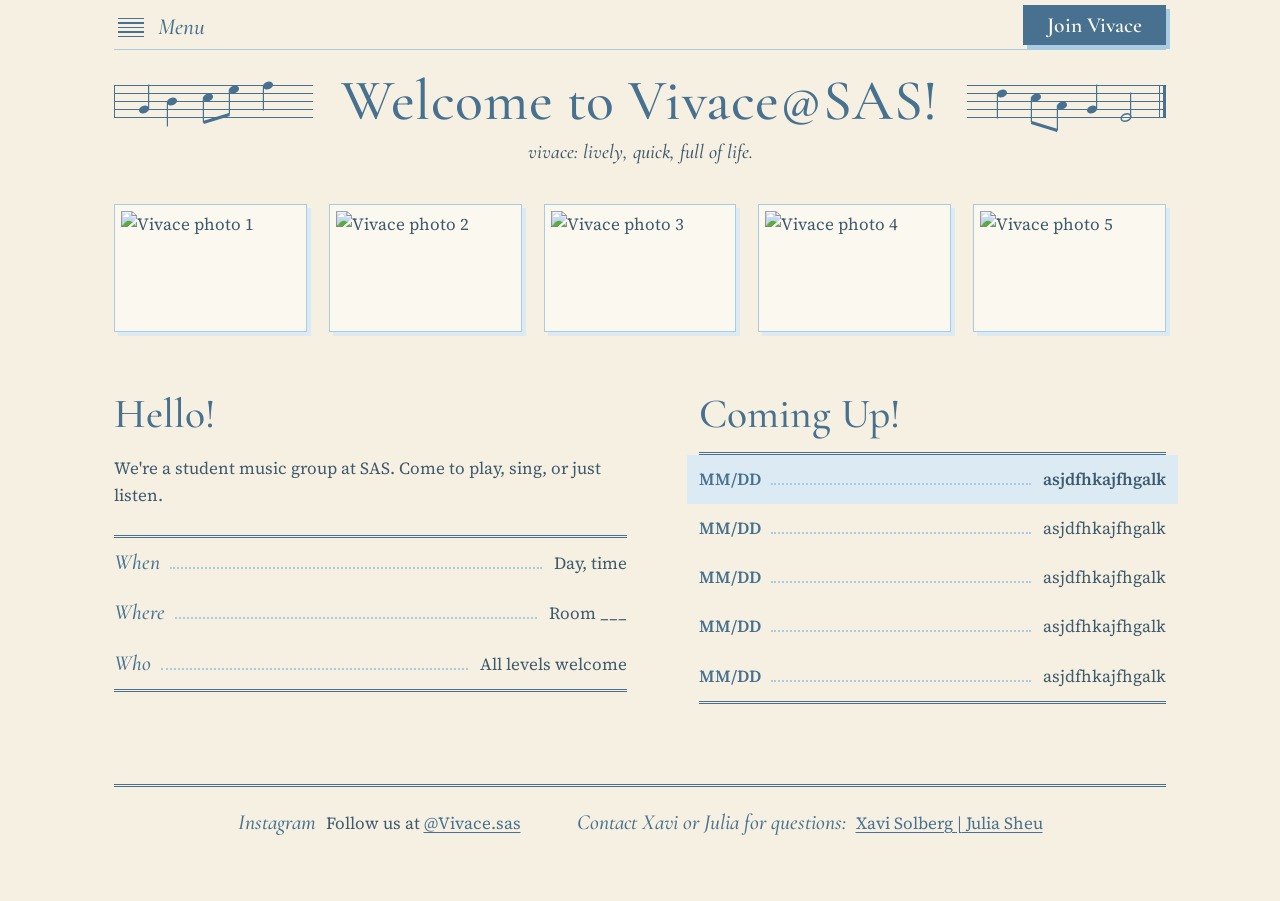
==== index.html @ ef924d56 "first commit" ====
<!DOCTYPE html>
<html lang="en">
<head>
    <meta charset="UTF-8">
    <meta name="viewport" content="width=device-width, initial-scale=1.0">
    <title>Vivace@SAS</title>
    <meta name="description" content="Vivace@SAS is a student music group. Find rehearsals, upcoming events and how to join.">
    <meta property="og:title" content="Vivace@SAS">
    <meta property="og:description" content="Find rehearsals, upcoming events and how to join.">
    <link rel="icon" href="data:image/svg+xml,<svg xmlns=%22http://www.w3.org/2000/svg%22 viewBox=%220 0 100 100%22><text y=%22.9em%22 font-size=%2290%22>♪</text></svg>">
    <link rel="preconnect" href="https://fonts.googleapis.com">
    <link rel="preconnect" href="https://fonts.gstatic.com" crossorigin>
    <link href="https://fonts.googleapis.com/css2?family=Cormorant+Garamond:ital,wght@0,500;0,600;1,500&family=Source+Serif+4:ital,wght@0,400;0,600;1,400&display=swap" rel="stylesheet">
    <link rel="stylesheet" href="styles.css">
    <script src="script.js" defer></script>
</head>
<body class="home">
    <a class="skip" href="#main">Skip to content</a>

    <div class="page">

        <nav class="site-nav" aria-label="Main">
            <div class="menu-wrap">
                <button class="menu-btn" aria-expanded="false" aria-controls="menu">
                    <span class="bars" aria-hidden="true">
                        <span></span><span></span><span></span><span></span><span></span>
                    </span>
                    Menu
                </button>
                <ul class="menu" id="menu" hidden>
                    <li><a href="index.html" aria-current="page">Home</a></li>
                    <li><a href="about.html">About Us</a></li>
                    <li><a href="signups.html">Sign Ups</a></li>
                    <li><a href="forms.html">Forms</a></li>
                    <li><a href="index.html">Resources</a></li>
                </ul>
            </div>
            <a class="cta" href="signups.html">Join Vivace</a>
        </nav>

        <header class="masthead">
            <div class="title-staff">
                <!-- Decorative: the first half of a melody, on a staff that runs into the title -->
                <div class="staff left" aria-hidden="true">
                    <svg viewBox="0 0 160 33" focusable="false" fill="currentColor" stroke="currentColor" stroke-width="1.2">
                        <g class="n" style="--i:0">
                            <ellipse cx="14" cy="24.5" rx="5.2" ry="3.8" stroke="none" transform="rotate(-20 14 24.5)"/>
                            <line x1="18.6" y1="24" x2="18.6" y2="-0.5"/>
                        </g>
                        <g class="n" style="--i:1">
                            <ellipse cx="42" cy="16.5" rx="5.2" ry="3.8" stroke="none" transform="rotate(-20 42 16.5)"/>
                            <line x1="37.4" y1="16.5" x2="37.4" y2="41.5"/>
                        </g>
                        <g class="n" style="--i:2">
                            <ellipse cx="78" cy="12.5" rx="5.2" ry="3.8" stroke="none" transform="rotate(-20 78 12.5)"/>
                            <line x1="73.4" y1="12.5" x2="73.4" y2="37.5"/>
                        </g>
                        <g class="n" style="--i:3">
                            <ellipse cx="104" cy="4.5" rx="5.2" ry="3.8" stroke="none" transform="rotate(-20 104 4.5)"/>
                            <line x1="99.4" y1="4.5" x2="99.4" y2="29.5"/>
                            <line x1="73.4" y1="37.5" x2="99.4" y2="29.5" stroke-width="3.2"/>
                        </g>
                        <g class="n" style="--i:4">
                            <ellipse cx="138" cy="0.5" rx="5.2" ry="3.8" stroke="none" transform="rotate(-20 138 0.5)"/>
                            <line x1="133.4" y1="0.5" x2="133.4" y2="25.5"/>
                        </g>
                    </svg>
                </div>

                <h1>Welcome to Vivace@SAS!</h1>

                <!-- ...and the second half, resolving on a half note -->
                <div class="staff right" aria-hidden="true">
                    <svg viewBox="0 0 160 33" focusable="false" fill="currentColor" stroke="currentColor" stroke-width="1.2">
                        <g class="n" style="--i:5">
                            <ellipse cx="16" cy="8.5" rx="5.2" ry="3.8" stroke="none" transform="rotate(-20 16 8.5)"/>
                            <line x1="11.4" y1="8.5" x2="11.4" y2="33.5"/>
                        </g>
                        <g class="n" style="--i:6">
                            <ellipse cx="50" cy="12.5" rx="5.2" ry="3.8" stroke="none" transform="rotate(-20 50 12.5)"/>
                            <line x1="45.4" y1="12.5" x2="45.4" y2="37.5"/>
                        </g>
                        <g class="n" style="--i:7">
                            <ellipse cx="76" cy="20.5" rx="5.2" ry="3.8" stroke="none" transform="rotate(-20 76 20.5)"/>
                            <line x1="71.4" y1="20.5" x2="71.4" y2="45.5"/>
                            <line x1="45.4" y1="37.5" x2="71.4" y2="45.5" stroke-width="3.2"/>
                        </g>
                        <g class="n" style="--i:8">
                            <ellipse cx="106" cy="24.5" rx="5.2" ry="3.8" stroke="none" transform="rotate(-20 106 24.5)"/>
                            <line x1="110.6" y1="24" x2="110.6" y2="-0.5"/>
                        </g>
                        <g class="n" style="--i:9">
                            <ellipse cx="140" cy="32.5" rx="5" ry="3.5" fill="none" stroke-width="1.5" transform="rotate(-20 140 32.5)"/>
                            <line x1="144.6" y1="32" x2="144.6" y2="7.5"/>
                        </g>
                    </svg>
                </div>
            </div>
            <p class="tempo">vivace: lively, quick, full of life.</p>
        </header>

        <main id="main">
            <ul class="pics">
                <li><img src="https://placehold.co/350x200" alt="Vivace photo 1"></li>
                <li><img src="https://placehold.co/350x200" alt="Vivace photo 2"></li>
                <li><img src="https://placehold.co/350x200" alt="Vivace photo 3"></li>
                <li><img src="https://placehold.co/350x200" alt="Vivace photo 4"></li>
                <li><img src="https://placehold.co/350x200" alt="Vivace photo 5"></li>
            </ul>

            <div class="bottom">
                <section class="comingup">
                    <h2 class="section-title">Hello!</h2>
                    <!-- Placeholder copy: edit to match what the club really does -->
                    <p>We're a student music group at SAS. Come to play, sing, or just listen.</p>
                    <!-- Placeholder details: fill in your real day, time and room -->
                    <dl class="details">
                        <div><dt>When</dt><dd>Day, time</dd></div>
                        <div><dt>Where</dt><dd>Room ___</dd></div>
                        <div><dt>Who</dt><dd>All levels welcome</dd></div>
                    </dl>
                </section>

                <section class="comingup">
                    <h2 class="section-title">Coming Up!</h2>
                    <!-- When you add real dates, wrap each in <time datetime="2026-11-05">11/05</time> -->
                    <ul>
                        <li class="next"><span class="date"><span class="sr-only">Next event: </span>MM/DD</span><span class="what">asjdfhkajfhgalk</span></li>
                        <li><span class="date">MM/DD</span><span class="what">asjdfhkajfhgalk</span></li>
                        <li><span class="date">MM/DD</span><span class="what">asjdfhkajfhgalk</span></li>
                        <li><span class="date">MM/DD</span><span class="what">asjdfhkajfhgalk</span></li>
                        <li><span class="date">MM/DD</span><span class="what">asjdfhkajfhgalk</span></li>
                    </ul>
                </section>
            </div>
        </main>

        <footer class="site-footer">
            <div class="footer-cols">
                <div>
                    <h3>Instagram</h3>
                    <p>Follow us at <a href="https://www.instagram.com/vivace.sas">@Vivace.sas</a></p>
                </div>
                <div>
                    <h3>Contact Xavi or Julia for questions:</h3>
                    <p><a href="mailto:solberg49314@sas.edu.sg">Xavi Solberg   |</a><a href="mailto:sheu49085@sas.edu.sg">  Julia Sheu</a></p>
                </div>
            </div>
        </footer>

    </div>
</body>
</html>
---- styles.css ----
/* Vivace@SAS
   Idea: the page reads like a concert program on cream paper.
   The title sits on a five-line staff and a short melody plays in around it.
   That is the one bold move; everything else stays quiet and compact. */

:root {
    --paper: #F6F0E2;
    --paper-light: #FBF8F0;
    --blue: #A9CCE3;
    --blue-pale: #DCEAF4;
    --blue-ink: #47718F;   /* headings, staff lines, links */
    --text: #3F596C;

    --display: "Cormorant Garamond", Garamond, Palatino, "Palatino Linotype", serif;
    --body: "Source Serif 4", Palatino, "Palatino Linotype", Georgia, serif;
}

* { box-sizing: border-box; }

html { -webkit-text-size-adjust: 100%; }

body {
    margin: 0;
    background: var(--paper);
    color: var(--text);
    font-family: var(--body);
    font-size: 1.0625rem;
    line-height: 1.6;
}

:focus-visible {
    outline: 2px solid var(--blue-ink);
    outline-offset: 3px;
}

.page {
    max-width: 1100px;
    margin: 0 auto;
    padding: 0 24px 40px;
}

.skip {
    position: absolute;
    left: -9999px;
}
.skip:focus {
    left: 16px;
    top: 16px;
    z-index: 20;
    padding: 8px 14px;
    background: var(--paper-light);
    color: var(--blue-ink);
}

.sr-only {
    position: absolute;
    width: 1px;
    height: 1px;
    overflow: hidden;
    clip: rect(0 0 0 0);
    white-space: nowrap;
}

a {
    color: var(--blue-ink);
    text-underline-offset: 3px;
    text-decoration-thickness: 1px;
}
a:hover { background: var(--blue-pale); }

/* ---------- Top bar: menu on the left, join button on the right ---------- */

.site-nav {
    position: sticky;
    top: 0;
    display: flex;
    z-index: 40;
    align-items: center;
    justify-content: space-between;
   
    background: var(--paper);
    
    
    padding: 14px 0 0;
}

.menu-wrap {
    position: relative;
    display: inline-block;
}

.menu-btn {
    display: inline-flex;
    align-items: center;
    gap: 14px;
    padding: 8px 4px;
    background: none;
    border: 0;
    color: var(--blue-ink);
    font: italic 500 1.45rem var(--display);
    cursor: pointer;
}

/* The menu icon is a five-line staff */
.bars {
    display: grid;
    gap: 3px;
}
.bars span {
    display: block;
    width: 26px;
    height: 1.5px;
    background: currentColor;
}

.menu {
    position: absolute;
    top: 100%;
    left: 0;
    z-index: 10;
    min-width: 220px;
    margin: 6px 0 0;
    padding: 6px 0;
    list-style: none;
    background: var(--paper-light);
    border: 1px solid var(--blue-ink);
    box-shadow: 5px 5px 0 var(--blue);
}
.menu a {
    display: block;
    padding: 8px 22px;
    color: var(--blue-ink);
    font: 500 1.35rem var(--display);
    text-decoration: none;
}
.menu a:hover { background: var(--blue-pale); }
.menu a[aria-current="page"] {
    font-style: italic;
    font-weight: 600;
}

.cta {
    display: inline-block;
    padding: 7px 24px;
    background: var(--blue-ink);
    color: var(--paper-light);
    font: 600 1.35rem var(--display);
    text-decoration: none;
    box-shadow: 4px 4px 0 var(--blue);
    transition: transform 0.15s ease, box-shadow 0.15s ease;
}
.cta:hover {
    background: var(--blue-ink);
    color: #fff;
    transform: translate(2px, 2px);
    box-shadow: 2px 2px 0 var(--blue);
}

/* ---------- Masthead: title on a staff ---------- */

.masthead {
    margin: 14px 0 22px;
    background: var(--paper);
    text-align: center;
}

/* Only the About page keeps its heading pinned */
.about .masthead {
    position: sticky;
    z-index: 30;
    top: var(--nav-h);
}

.title-staff {
    
    display: grid;
    grid-template-columns: 1fr auto 1fr;
    align-items: center;
}

h1 {
    margin: 0;
    padding: 0 28px;
    color: var(--blue-ink);
    font: 500 clamp(2.2rem, 4.6vw, 3.6rem) / 1.1 var(--display);
    letter-spacing: 0.01em;
    text-wrap: balance;
}

.tempo {
    margin: 6px 0 0;
    font: italic 500 1.25rem var(--display);
}

/* Five-line staff segment with a barline at its outer end */
.staff {
    position: relative;
    height: 33px;
    background-image: repeating-linear-gradient(
        to bottom,
        var(--blue-ink) 0 1px,
        transparent 1px 8px
    );
    color: var(--blue-ink);
}
.staff::before,
.staff::after {
    content: "";
    position: absolute;
    top: 0;
    height: 100%;
}
.staff::before {
    left: 0;
    width: 1px;
    background: var(--blue-ink);
}
.staff::after {
    right: 0;
    width: 7px;
    background: linear-gradient(to right,
        var(--blue-ink) 0 1px,
        transparent 1px 4px,
        var(--blue-ink) 4px 7px);
}
.staff.left::after,
.staff.right::before { display: none; }

.staff svg {
    position: absolute;
    top: 0;
    width: 160px;
    height: 33px;
    overflow: visible;
}
.staff.left svg  { left: 16px; }
.staff.right svg { right: 20px; }

/* The melody plays in once, note by note */
.staff .n {
    opacity: 0;
    animation: note-in 0.4s ease forwards;
    animation-delay: calc(var(--i) * 0.14s + 0.3s);
}
@keyframes note-in {
    from { opacity: 0; transform: translateY(4px); }
    to   { opacity: 1; transform: none; }
}
@media (prefers-reduced-motion: reduce) {
    .staff .n { opacity: 1; animation: none; }
}

/* ---------- Photo strip ---------- */

.pics {
    display: grid;
    grid-template-columns: repeat(5, 1fr);
    gap: 16px;
    margin: 0;
    padding: 0;
    list-style: none;
}
.pics img {
    display: block;
    width: 100%;
    aspect-ratio: 16 / 9;
    object-fit: cover;
    padding: 5px;
    background: var(--paper-light);
    border: 1px solid var(--blue);
    box-shadow: 3px 3px 0 var(--blue-pale);
}

/* ---------- Info: hello + details, and coming up ---------- */

.bottom {
    display: grid;
    grid-template-columns: minmax(0, 1.1fr) minmax(0, 1fr);
    gap: 56px;
    align-items: start;
    margin-top: 32px;
}

.section-title {
    margin: 0 0 8px;
    color: var(--blue-ink);
    font: 500 clamp(1.8rem, 3vw, 2.25rem) / 1.1 var(--display);
}

.note p {
    max-width: 52ch;
    margin: 0;
    font-size: 1.1rem;
    line-height: 1.55;
}

/* Program-style listings: label ........ value */
.details,
.comingup ul {
    margin: 0;
    padding: 0;
    list-style: none;
    border-top: 3px double var(--blue-ink);
    border-bottom: 3px double var(--blue-ink);
}
.details { margin-top: 14px; }

.details div,
.comingup li {
    display: flex;
    align-items: baseline;
    gap: 12px;
    padding: 6px 0;
}

.details dt,
.date {
    display: flex;
    flex: 1;
    align-items: baseline;
    color: var(--blue-ink);
    white-space: nowrap;
}
.details dt {
    font: italic 500 1.35rem var(--display);
}
.date {
    font-weight: 600;
    font-variant-numeric: tabular-nums;
}
.details dt::after,
.date::after {
    content: "";
    flex: 1;
    margin: 0 0 0.3em 10px;
    border-bottom: 2px dotted var(--blue);
}
.details dd { margin: 0; text-align: right; }
.what { max-width: 62%; text-align: right; }

/* The next event stands out by tint and weight */
.comingup li.next {
    margin: 0 -10px;
    padding: 6px 10px;
    background: var(--blue-pale);
    font-weight: 600;
}

/* ---------- About page ---------- */

.prose {
    max-width: 62ch;
    margin: 32px auto 0;
}
.prose section + section { margin-top: 32px; }
.prose p { margin: 0; }

/* ---------- Who we are: scrolling display ---------- */

/* Default layout (no JavaScript, reduced motion, or a very short screen):
   the frames are simply stacked down the page. */
.frames { margin-top: 40px; }
.frame {
    max-width: 900px;
    margin-inline: auto;
}
.frame + .frame { margin-top: 72px; }

.frame-intro { text-align: center; }
.frame-intro .lead {
    max-width: 38ch;
    margin: 0 auto;
    font-size: 1.4rem;
    line-height: 1.5;
}
.scroll-hint {
    margin: 28px 0 0;
    font: italic 500 1.25rem var(--display);
}

.officer {
    display: grid;
    grid-template-columns: 320px minmax(0, 1fr);
    gap: 56px;
    align-items: center;
    width: 100%;
}
.officer.flip { grid-template-columns: minmax(0, 1fr) 320px; }
.officer.flip .photo { order: 2; }

.photo { margin: 0; }
.photo img {
    display: block;
    width: 100%;
    aspect-ratio: 4 / 5;
    object-fit: cover;
    padding: 8px;
    background: var(--paper-light);
    border: 1px solid var(--blue);
    box-shadow: 4px 4px 0 var(--blue-pale);
}
.officer h2 {
    margin: 0;
    color: var(--blue-ink);
    font: 500 clamp(1.9rem, 3.4vw, 2.5rem) / 1.1 var(--display);
}
.officer .role {
    margin: 2px 0 12px;
    color: var(--blue-ink);
    font: italic 500 1.4rem var(--display);
}
.officer .bio {
    max-width: 46ch;
    margin: 0;
    font-size: 1.1rem;
    line-height: 1.6;
}

/* Scrolling mode: one full-screen stage stays pinned while the page scrolls
   past it, and the frames swap in place. script.js adds the .scrolly class. */
.scene.scrolly {
    height: calc(100vh + var(--n) * 240vh);
    height: calc(100svh + var(--n) * 240svh);
}
.scrolly .stage {
    position: sticky;
    top: 0;
    display: flex;
    flex-direction: column;
    height: 100vh;
    height: 100svh;
}
.scrolly .masthead { margin-bottom: 0; }
.scrolly .frames {
    position: relative;
    flex: 1;
    margin-top: 0;
}
.scrolly .frame {
    position: absolute;
    inset: 0;
    display: flex;
    align-items: center;
    justify-content: center;
    margin-top: 0;
    opacity: 0;
    transform: translateY(24px);
    transition: opacity 0.6s ease, transform 0.6s ease;
    pointer-events: none;
}
.scrolly .frame.active {
    opacity: 1;
    transform: none;
    pointer-events: auto;
}

.signup-list {
    margin: 14px 0 0;
    padding: 0;
    list-style: none;
    border-top: 3px double var(--blue-ink);
    border-bottom: 3px double var(--blue-ink);
}
.signup-list li + li { border-top: 1px dotted var(--blue-ink); }
.signup-list a {
    display: block;
    padding: 10px 8px;
    font-weight: 600;
}
.signup-list .steps a,
.signup-list.steps a { padding-bottom: 2px; }
.signup-list .hint {
    display: block;
    padding: 0 8px 10px;
}

/* Frame markers: one dot per frame, also usable as buttons */
.stage-nav {
    position: absolute;
    top: 50%;
    right: 0;
    display: flex;
    flex-direction: column;
    gap: 2px;
    transform: translateY(-50%);
}
.stage-nav[hidden] { display: none; }
.stage-nav button {
    display: grid;
    place-items: center;
    width: 28px;
    height: 28px;
    padding: 0;
    background: none;
    border: 0;
    cursor: pointer;
}
.stage-nav button::after {
    content: "";
    width: 12px;
    height: 12px;
    border: 1.5px solid var(--blue-ink);
    border-radius: 50%;
    transition: background 0.2s ease;
}
.stage-nav button:hover::after { background: var(--blue); }
.stage-nav button[aria-current="true"]::after { background: var(--blue-ink); }

@media (prefers-reduced-motion: reduce) {
    .scrolly .frame { transition: none; }
}

/* ---------- Forms page ---------- */

.cards {
    display: grid;
    grid-template-columns: repeat(2, minmax(0, 1fr));
    gap: 40px;
    align-items: stretch;
    margin-top: 36px;
}

/* Each form is a card, like a page in a concert program */
.card {
    display: flex;
    flex-direction: column;
    background: var(--paper-light);
    border: 1px solid var(--blue-ink);
    box-shadow: 6px 6px 0 var(--blue);
}
.card-staff {
    height: 25px;
    margin: 20px 28px 0;
    background-image: repeating-linear-gradient(
        to bottom,
        var(--blue-ink) 0 1px,
        transparent 1px 6px
    );
}
.card-body {
    display: flex;
    flex: 1;
    flex-direction: column;
    padding: 18px 28px 28px;
}
.card-body p { margin: 0 0 12px; }
.card-no {
    margin-bottom: 0 !important;
    font: italic 500 1.25rem var(--display);
}
.card .section-title { margin-bottom: 14px; }

/* Tinted status line, same idea as the "next event" row on the home page */
.card .status {
    margin: 0 -28px 18px !important;
    padding: 8px 28px;
    background: var(--blue-pale);
    color: var(--blue-ink);
    font-weight: 600;
}
.card .hint { font-style: italic; }

/* Officer email buttons */
.contacts {
    display: flex;
    flex-wrap: wrap;
    align-items: center;
    gap: 10px;
    margin: 0 0 14px;
    padding: 0;
    list-style: none;
}
.contacts .or {
    font: italic 500 1.25rem var(--display);
}
.contacts a {
    display: block;
    padding: 9px 16px;
    
    line-height: 1.35;
    text-decoration: none;
}
.contacts a:hover { background: var(--blue-pale); }
.contacts .who { display: block; font-weight: 600; }
.contacts .role {
    display: block;
    font: italic 500 1.15rem var(--display);
}
.contacts .addr {
    display: block;
    font-size: 0.95rem;
    text-decoration: underline;
    text-underline-offset: 3px;
}

/* The main button sits at the bottom of every card so the two line up */
.card-action { margin-top: auto; 
    padding: 20px;
    padding-bottom: 30px;
}
.card-action p {
    padding-bottom: 20px;
}
.card-action .cta {
    display: block;
    padding: 12px 24px;
    font-size: 1.5rem;
    text-align: center;
}
.card .meta {
    margin: 12px 0 0 !important;
    font-size: 0.95rem;
    font-style: italic;
    text-align: center;
}

/* Questions */
.faq { margin-top: 64px; }
.faq-list {
    max-width: 760px;
    border-top: 3px double var(--blue-ink);
    border-bottom: 3px double var(--blue-ink);
}
.faq-list details + details { border-top: 1px dotted var(--blue-ink); }
.faq-list summary {
    display: flex;
    align-items: baseline;
    justify-content: space-between;
    gap: 16px;
    padding: 12px 8px;
    color: var(--blue-ink);
    font: 500 1.4rem var(--display);
    cursor: pointer;
    list-style: none;
}
.faq-list summary::-webkit-details-marker { display: none; }
.faq-list summary::after {
    content: "+";
    font-size: 1.6rem;
    line-height: 1;
}
.faq-list details[open] summary::after { content: "\2212"; }
.faq-list summary:hover { background: var(--blue-pale); }
.faq-list details p {
    max-width: 62ch;
    margin: 0;
    padding: 0 8px 14px;
}

/* ---------- Footer ---------- */

.site-footer {
    margin-top: 36px;
    padding-top: 14px;
    border-top: 3px double var(--blue-ink);
}
.footer-cols {
    display: flex;
    flex-wrap: wrap;
    justify-content: center;
    gap: 4px 56px;
}
.footer-cols div {
    display: flex;
    align-items: baseline;
    gap: 10px;
}
.footer-cols h3 {
    margin: 0;
    color: var(--blue-ink);
    font: italic 500 1.35rem var(--display);
}
.footer-cols p { margin: 0; }

/* ---------- Smaller screens ---------- */

@media (max-width: 900px) {
    /* Title on top, staff with the melody underneath */
    .title-staff { grid-template-columns: 1fr 1fr; }
    h1 {
        grid-row: 1;
        grid-column: 1 / -1;
        padding: 0 0 14px;
    }
    .staff.left  { grid-row: 2; grid-column: 1; }
    .staff.right { grid-row: 2; grid-column: 2; }
    .tempo { margin-top: 24px; }
}

@media (max-width: 820px) {
    .cards { grid-template-columns: 1fr; gap: 32px; }
    .frame + .frame { margin-top: 56px; }
    .officer,
    .officer.flip {
        grid-template-columns: 1fr;
        gap: 20px;
    }
    .officer.flip .photo { order: 0; }
    .photo { max-width: 260px; }
    .scrolly .photo { max-width: 220px; }
    .scrolly .frame { bottom: 40px; } /* leave room for the dots */

    /* Frame markers move to the bottom edge */
    .stage-nav {
        top: auto;
        right: auto;
        bottom: 10px;
        left: 50%;
        flex-direction: row;
        transform: translateX(-50%);
    }

    .bottom {
        grid-template-columns: 1fr;
        gap: 32px;
    }
}

@media (max-width: 640px) {
    .page { padding: 0 18px 32px; }

    .card-staff { margin: 16px 20px 0; }
    .card-body { padding: 16px 20px 24px; }
    .card .status { margin: 0 -20px 18px !important; padding: 8px 20px; }
    .faq { margin-top: 48px; }
    .contacts { flex-direction: column; align-items: stretch; gap: 6px; }
    .contacts .or { text-align: center; }

    .staff.left svg  { left: 6px; }
    .staff.right svg { right: 10px; }

    .cta { padding: 6px 18px; font-size: 1.2rem; }

    .pics { grid-template-columns: repeat(3, 1fr); gap: 10px; }
    .pics li:nth-child(n+4) { display: none; }
    .pics img { aspect-ratio: 4 / 3; }

    .what { max-width: 55%; }
}
:root{
    --nav-h: 72px;
}

.site-nav {
    position: sticky;
    top: 0;
    z-index: 40;              
    display: flex;
    align-items: center;
    justify-content: space-between;
    padding: 0;
    background: var(--paper);    
    border-bottom: 1px solid var(--blue);
}


/* ---------- Home page: a bit more breathing room ---------- */

.home .page { padding-bottom: 64px; }

.home .masthead { margin: 20px 0 40px; }

.home .pics { gap: 22px; }
.home .pics img {
    aspect-ratio: 3 / 2;
    padding: 6px;
    box-shadow: 4px 4px 0 var(--blue-pale);
}

.home .bottom {
    gap: 72px;
    margin-top: 60px;
}
.home .section-title {
    margin-bottom: 14px;
    font-size: clamp(2rem, 3.4vw, 2.6rem);
}
.home .note p {
    font-size: 1.15rem;
    line-height: 1.65;
}
.home .details { margin-top: 26px; }
.home .details div,
.home .comingup li { padding: 11px 0; }
.home .comingup li.next {
    margin: 0 -12px;
    padding: 11px 12px;
}
.home .site-footer {
    margin-top: 80px;
    padding-top: 22px;
}

@media (max-width: 820px) {
    .home .bottom { gap: 44px; }
}
@media (max-width: 640px) {
    .home .masthead { margin-bottom: 28px; }
    .home .pics { gap: 12px; }
    .home .bottom { margin-top: 44px; }
    .home .site-footer { margin-top: 56px; }
}
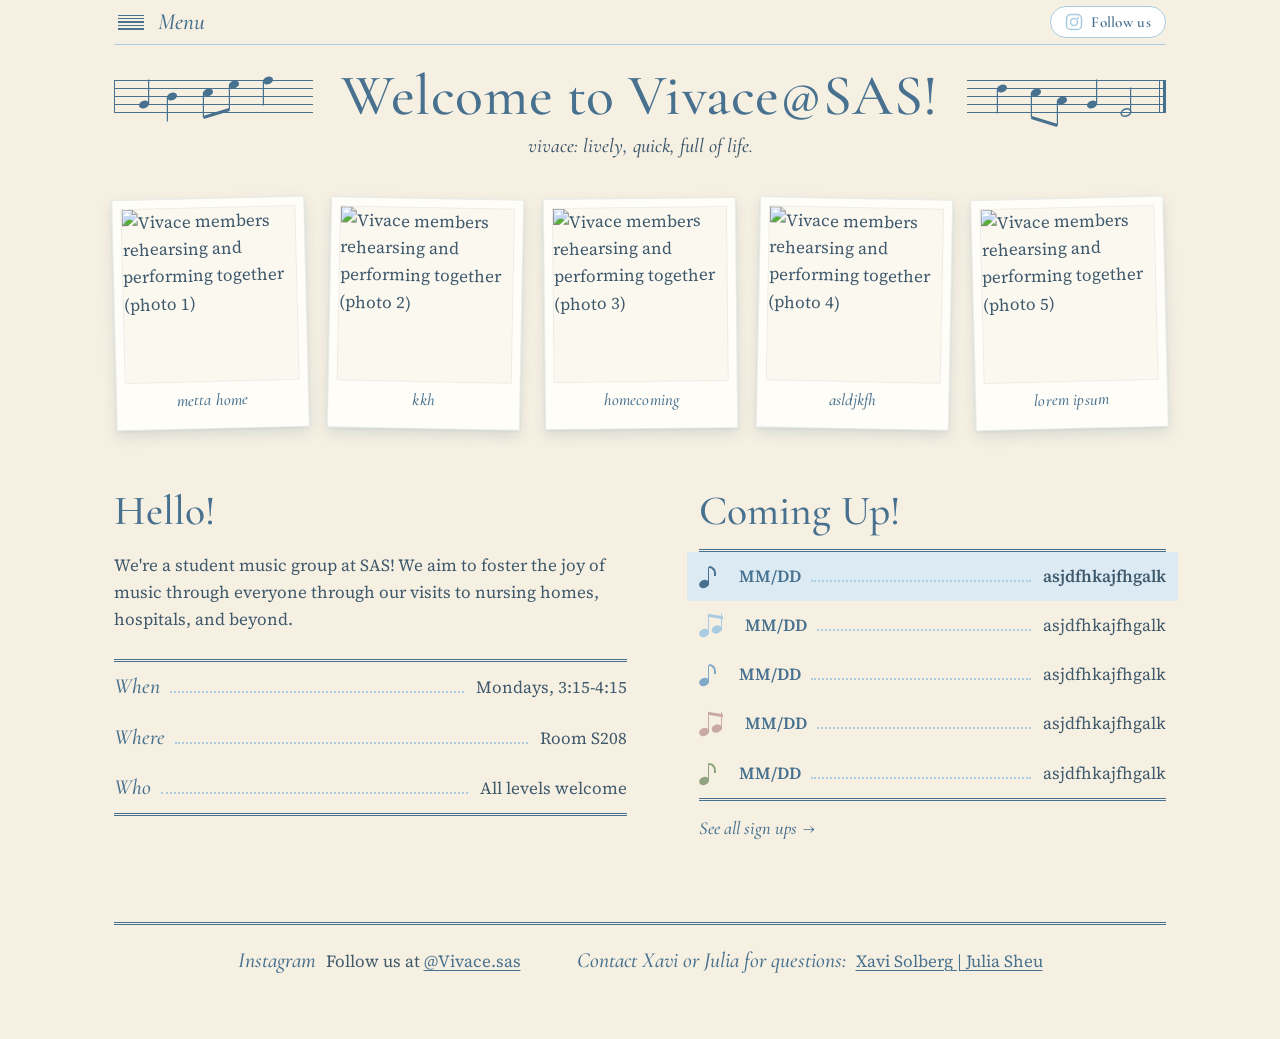
==== commit 7e22ad32: "update" ====
--- a/index.html
+++ b/index.html
@@ -24,6 +24,7 @@
                 <button class="menu-btn" aria-expanded="false" aria-controls="menu">
                     <span class="bars" aria-hidden="true">
                         <span></span><span></span><span></span><span></span><span></span>
+                        <span></span><span></span>
                     </span>
                     Menu
                 </button>
@@ -32,10 +33,17 @@
                     <li><a href="about.html">About Us</a></li>
                     <li><a href="signups.html">Sign Ups</a></li>
                     <li><a href="forms.html">Forms</a></li>
-                    <li><a href="index.html">Resources</a></li>
+                    <li><a href="rec.html">Resources</a></li>
                 </ul>
             </div>
-            <a class="cta" href="signups.html">Join Vivace</a>
+                        <a class="nav-follow" href="https://www.instagram.com/vivace.sas" target="_blank" rel="noopener noreferrer">
+            <svg class="ig-icon" viewBox="0 0 24 24" width="18" height="18" aria-hidden="true" focusable="false">
+            <rect x="2" y="2" width="20" height="20" rx="5.5" fill="none" stroke="currentColor" stroke-width="2"/>
+            <circle cx="12" cy="12" r="4.6" fill="none" stroke="currentColor" stroke-width="2"/>
+            <circle cx="17.4" cy="6.6" r="1.4" fill="currentColor"/>
+            </svg>
+            <span class="follow-label">Follow us</span>
+            </a>
         </nav>
 
         <header class="masthead">
@@ -101,36 +109,41 @@
 
         <main id="main">
             <ul class="pics">
-                <li><img src="https://placehold.co/350x200" alt="Vivace photo 1"></li>
-                <li><img src="https://placehold.co/350x200" alt="Vivace photo 2"></li>
-                <li><img src="https://placehold.co/350x200" alt="Vivace photo 3"></li>
-                <li><img src="https://placehold.co/350x200" alt="Vivace photo 4"></li>
-                <li><img src="https://placehold.co/350x200" alt="Vivace photo 5"></li>
+                <!-- data-caption shows a polaroid-style caption under each photo -->
+                <li data-caption="metta home"><img src="https://placehold.co/400x400" alt="Vivace members rehearsing and performing together (photo 1)"></li>
+                <li data-caption="kkh"><img src="https://placehold.co/400x400" alt="Vivace members rehearsing and performing together (photo 2)"></li>
+                <li data-caption="homecoming"><img src="https://placehold.co/400x400" alt="Vivace members rehearsing and performing together (photo 3)"></li>
+                <li data-caption="asldjkfh"><img src="https://placehold.co/400x400" alt="Vivace members rehearsing and performing together (photo 4)"></li>
+                <li data-caption="lorem ipsum"><img src="https://placehold.co/400x400" alt="Vivace members rehearsing and performing together (photo 5)"></li>
             </ul>
 
             <div class="bottom">
-                <section class="comingup">
+                <section class="comingup hello">
+                    <!-- Decorative: a big, faint vinyl record outline behind the intro -->
+                    
                     <h2 class="section-title">Hello!</h2>
                     <!-- Placeholder copy: edit to match what the club really does -->
-                    <p>We're a student music group at SAS. Come to play, sing, or just listen.</p>
+                    <p>We're a student music group at SAS! We aim to foster the joy of music through everyone through our visits to nursing homes, hospitals, and beyond.</p>
                     <!-- Placeholder details: fill in your real day, time and room -->
                     <dl class="details">
-                        <div><dt>When</dt><dd>Day, time</dd></div>
-                        <div><dt>Where</dt><dd>Room ___</dd></div>
+                        <div><dt>When</dt><dd>Mondays, 3:15-4:15</dd></div>
+                        <div><dt>Where</dt><dd>Room S208</dd></div>
                         <div><dt>Who</dt><dd>All levels welcome</dd></div>
                     </dl>
+                    
                 </section>
 
                 <section class="comingup">
                     <h2 class="section-title">Coming Up!</h2>
                     <!-- When you add real dates, wrap each in <time datetime="2026-11-05">11/05</time> -->
                     <ul>
-                        <li class="next"><span class="date"><span class="sr-only">Next event: </span>MM/DD</span><span class="what">asjdfhkajfhgalk</span></li>
-                        <li><span class="date">MM/DD</span><span class="what">asjdfhkajfhgalk</span></li>
-                        <li><span class="date">MM/DD</span><span class="what">asjdfhkajfhgalk</span></li>
-                        <li><span class="date">MM/DD</span><span class="what">asjdfhkajfhgalk</span></li>
-                        <li><span class="date">MM/DD</span><span class="what">asjdfhkajfhgalk</span></li>
+                        <li class="next"><span class="note-bullet eighth" style="--ink: #47718F" aria-hidden="true"><i></i></span><span class="date"><span class="sr-only">Next event: </span>MM/DD</span><span class="what">asjdfhkajfhgalk</span></li>
+                        <li><span class="note-bullet beamed" style="--ink: #A9CCE3" aria-hidden="true"><i></i><b></b></span><span class="date">MM/DD</span><span class="what">asjdfhkajfhgalk</span></li>
+                        <li><span class="note-bullet eighth" style="--ink: #7FA8C9" aria-hidden="true"><i></i></span><span class="date">MM/DD</span><span class="what">asjdfhkajfhgalk</span></li>
+                        <li><span class="note-bullet beamed" style="--ink: #C9A9A6" aria-hidden="true"><i></i><b></b></span><span class="date">MM/DD</span><span class="what">asjdfhkajfhgalk</span></li>
+                        <li><span class="note-bullet eighth" style="--ink: #8FA37E" aria-hidden="true"><i></i></span><span class="date">MM/DD</span><span class="what">asjdfhkajfhgalk</span></li>
                     </ul>
+                    <a class="see-signups" href="signups.html">See all sign ups <span aria-hidden="true">&rarr;</span></a>
                 </section>
             </div>
         </main>
--- a/styles.css
+++ b/styles.css
@@ -21,7 +21,9 @@
 
 body {
     margin: 0;
-    background: var(--paper);
+    background:
+        radial-gradient(rgba(71, 113, 143, 0.035) 0.6px, transparent 0.6px) 0 0 / 22px 22px,
+        var(--paper);
     color: var(--text);
     font-family: var(--body);
     font-size: 1.0625rem;
@@ -66,7 +68,8 @@
     text-underline-offset: 3px;
     text-decoration-thickness: 1px;
 }
-a:hover { background: var(--blue-pale); }
+a:hover { color: var(--text); text-decoration-thickness: 1.5px; }
+.menu a:hover, .faq-list summary:hover { background: var(--blue-pale); }
 
 /* ---------- Top bar: menu on the left, join button on the right ---------- */
 
@@ -77,10 +80,10 @@
     z-index: 40;
     align-items: center;
     justify-content: space-between;
-   
+
     background: var(--paper);
-    
-    
+
+
     padding: 14px 0 0;
 }
 
@@ -101,16 +104,59 @@
     cursor: pointer;
 }
 
-/* The menu icon is a five-line staff */
+/* The menu icon is a five-line staff that morphs into an X when open */
 .bars {
-    display: grid;
-    gap: 3px;
+    position: relative;
+    width: 26px;
+    height: 15px;
 }
 .bars span {
+    position: absolute;
+    left: 0;
     display: block;
     width: 26px;
     height: 1.5px;
     background: currentColor;
+    transition: opacity .25s ease, transform .3s cubic-bezier(.6,.05,.3,1.3);
+}
+.bars span:nth-child(1) { top: 0; }
+.bars span:nth-child(2) { top: 3.4px; }
+.bars span:nth-child(3) { top: 6.8px; }
+.bars span:nth-child(4) { top: 10.2px; }
+.bars span:nth-child(5) { top: 13.5px; }
+
+/* Outer lines fade out; the middle three collapse to center and cross into an X,
+   while two hidden lines fade in (rotated -45deg) to complete the other stroke */
+.menu-btn.is-open .bars span:nth-child(1),
+.menu-btn.is-open .bars span:nth-child(5) {
+    opacity: 0;
+    transform: translateY(6.8px);
+}
+.menu-btn.is-open .bars span:nth-child(2) {
+    transform: translateY(3.4px) rotate(45deg);
+}
+.menu-btn.is-open .bars span:nth-child(3) {
+    transform: rotate(45deg);
+}
+.menu-btn.is-open .bars span:nth-child(4) {
+    transform: translateY(-3.4px) rotate(45deg);
+}
+.bars span:nth-child(6),
+.bars span:nth-child(7) {
+    top: 6.8px;
+    opacity: 0;
+}
+.menu-btn.is-open .bars span:nth-child(6) {
+    opacity: 1;
+    transform: rotate(-45deg);
+}
+.menu-btn.is-open .bars span:nth-child(7) {
+    opacity: 1;
+    transform: translateY(-6.8px) rotate(-45deg);
+}
+
+@media (prefers-reduced-motion: reduce) {
+    .bars span { transition: none; }
 }
 
 .menu {
@@ -156,6 +202,52 @@
     box-shadow: 2px 2px 0 var(--blue);
 }
 
+/* ---------- Nav: small Instagram follow pill (blue & white) ---------- */
+
+.nav-follow {
+    display: inline-flex;
+    align-items: center;
+    gap: 8px;
+    padding: 6px 14px;
+    border: 1.5px solid var(--blue);
+    border-radius: 999px;
+    background: #fff;
+    color: var(--blue-ink);
+    font: 600 0.95rem var(--display);
+    text-decoration: none;
+    letter-spacing: 0.02em;
+    transition: background 0.15s ease, color 0.15s ease,
+                transform 0.15s ease, box-shadow 0.15s ease;
+}
+.nav-follow .ig-icon {
+    flex: none;
+    color: var(--blue);
+    transition: color 0.15s ease, transform 0.2s ease;
+}
+.nav-follow:hover,
+.nav-follow:focus-visible {
+    background: var(--blue-ink);
+    color: #fff;
+    box-shadow: 3px 3px 0 var(--blue-pale);
+    transform: translateY(-1px);
+}
+.nav-follow:hover .ig-icon,
+.nav-follow:focus-visible .ig-icon {
+    color: #fff;
+    transform: rotate(-6deg) scale(1.08);
+}
+.site-nav { padding-right: clamp(12px, 4vw, 40px); }
+@media (max-width: 640px) {
+    .nav-follow .follow-label { display: none; }
+    .nav-follow { padding: 7px 10px; }
+}
+@media (prefers-reduced-motion: reduce) {
+    .nav-follow, .nav-follow .ig-icon { transition: none; }
+    .nav-follow:hover, .nav-follow:focus-visible { transform: none; }
+    .nav-follow:hover .ig-icon,
+    .nav-follow:focus-visible .ig-icon { transform: none; }
+}
+
 /* ---------- Masthead: title on a staff ---------- */
 
 .masthead {
@@ -172,7 +264,7 @@
 }
 
 .title-staff {
-    
+
     display: grid;
     grid-template-columns: 1fr auto 1fr;
     align-items: center;
@@ -246,29 +338,79 @@
     from { opacity: 0; transform: translateY(4px); }
     to   { opacity: 1; transform: none; }
 }
+/* Hovering the title makes the whole melody bounce — the bouncing thingy */
+.masthead:hover .staff .n {
+    animation: note-bounce 0.6s ease backwards;
+    animation-delay: calc(var(--i) * 0.05s);
+}
 @media (prefers-reduced-motion: reduce) {
     .staff .n { opacity: 1; animation: none; }
-}
-
-/* ---------- Photo strip ---------- */
+    .masthead:hover .staff .n { animation: none; }
+}
+
+/* ---------- Photo strip: polaroid frames ---------- */
 
 .pics {
     display: grid;
     grid-template-columns: repeat(5, 1fr);
-    gap: 16px;
+    gap: 22px;
     margin: 0;
     padding: 0;
     list-style: none;
 }
+
+/* Each photo sits inside a white polaroid frame: thin border around the
+   picture, deep margin at the bottom for the handwritten caption. */
+.pics li {
+    position: relative;
+    display: block;
+    padding: 8px 8px 0;
+    background: #fffdf7;
+    border: 1px solid rgba(71, 113, 143, 0.12);
+    box-shadow: 0 6px 14px rgba(71, 113, 143, 0.16),
+                0 1px 3px rgba(71, 113, 143, 0.10);
+    transition: transform 0.25s ease, box-shadow 0.25s ease;
+}
+/* Gentle alternating tilt so the polaroids look casually scattered */
+.pics li:nth-child(odd)  { transform: rotate(-1.4deg); }
+.pics li:nth-child(even) { transform: rotate(1.1deg); }
+.pics li:nth-child(3n)   { transform: rotate(-0.6deg); }
+
+.pics li:hover {
+    transform: translateY(-6px) rotate(0deg);
+    box-shadow: 0 12px 24px rgba(71, 113, 143, 0.22),
+                0 2px 6px rgba(71, 113, 143, 0.12);
+    z-index: 1;
+}
+
 .pics img {
     display: block;
     width: 100%;
-    aspect-ratio: 16 / 9;
+    aspect-ratio: 1 / 1;               /* classic square polaroid print */
     object-fit: cover;
-    padding: 5px;
+    border: 1px solid rgba(71, 113, 143, 0.08);
     background: var(--paper-light);
-    border: 1px solid var(--blue);
-    box-shadow: 3px 3px 0 var(--blue-pale);
+}
+
+/* Caption: handwritten-feel italic serif in the bottom white space.
+   Set data-caption="fall concert" on any .pics <li>. */
+.pics li::after {
+    content: attr(data-caption);
+    display: block;
+    min-height: 34px;
+    padding: 8px 6px 4px;
+    font: italic 500 1.05rem/1.2 var(--display);
+    letter-spacing: 0.01em;
+    color: var(--blue-ink);
+    text-align: center;
+    white-space: nowrap;
+    overflow: hidden;
+    text-overflow: ellipsis;
+}
+
+@media (prefers-reduced-motion: reduce) {
+    .pics li, .pics li:hover { transition: none; }
+    .pics li:hover { transform: none; }
 }
 
 /* ---------- Info: hello + details, and coming up ---------- */
@@ -282,6 +424,8 @@
 }
 
 .section-title {
+    position: relative;
+    z-index: 1;
     margin: 0 0 8px;
     color: var(--blue-ink);
     font: 500 clamp(1.8rem, 3vw, 2.25rem) / 1.1 var(--display);
@@ -394,7 +538,7 @@
     width: 100%;
     aspect-ratio: 4 / 5;
     object-fit: cover;
-    padding: 8px;
+    padding: 3px;
     background: var(--paper-light);
     border: 1px solid var(--blue);
     box-shadow: 4px 4px 0 var(--blue-pale);
@@ -454,25 +598,7 @@
     pointer-events: auto;
 }
 
-.signup-list {
-    margin: 14px 0 0;
-    padding: 0;
-    list-style: none;
-    border-top: 3px double var(--blue-ink);
-    border-bottom: 3px double var(--blue-ink);
-}
-.signup-list li + li { border-top: 1px dotted var(--blue-ink); }
-.signup-list a {
-    display: block;
-    padding: 10px 8px;
-    font-weight: 600;
-}
-.signup-list .steps a,
-.signup-list.steps a { padding-bottom: 2px; }
-.signup-list .hint {
-    display: block;
-    padding: 0 8px 10px;
-}
+/* (old ticket list replaced by the vinyl record grid below) */
 
 /* Frame markers: one dot per frame, also usable as buttons */
 .stage-nav {
@@ -547,6 +673,7 @@
 .card-no {
     margin-bottom: 0 !important;
     font: italic 500 1.25rem var(--display);
+    padding: 10px
 }
 .card .section-title { margin-bottom: 14px; }
 
@@ -557,6 +684,7 @@
     background: var(--blue-pale);
     color: var(--blue-ink);
     font-weight: 600;
+    text-align: center;
 }
 .card .hint { font-style: italic; }
 
@@ -576,7 +704,7 @@
 .contacts a {
     display: block;
     padding: 9px 16px;
-    
+
     line-height: 1.35;
     text-decoration: none;
 }
@@ -594,7 +722,7 @@
 }
 
 /* The main button sits at the bottom of every card so the two line up */
-.card-action { margin-top: auto; 
+.card-action { margin-top: auto;
     padding: 20px;
     padding-bottom: 30px;
 }
@@ -650,7 +778,7 @@
 /* ---------- Footer ---------- */
 
 .site-footer {
-    margin-top: 36px;
+    margin-top: 56px;
     padding-top: 14px;
     border-top: 3px double var(--blue-ink);
 }
@@ -688,7 +816,7 @@
 }
 
 @media (max-width: 820px) {
-    .cards { grid-template-columns: 1fr; gap: 32px; }
+    .cards { grid-template-columns: 1fr; gap: 15px; }
     .frame + .frame { margin-top: 56px; }
     .officer,
     .officer.flip {
@@ -744,12 +872,12 @@
 .site-nav {
     position: sticky;
     top: 0;
-    z-index: 40;              
+    z-index: 40;
     display: flex;
     align-items: center;
     justify-content: space-between;
     padding: 0;
-    background: var(--paper);    
+    background: var(--paper);
     border-bottom: 1px solid var(--blue);
 }
 
@@ -761,11 +889,6 @@
 .home .masthead { margin: 20px 0 40px; }
 
 .home .pics { gap: 22px; }
-.home .pics img {
-    aspect-ratio: 3 / 2;
-    padding: 6px;
-    box-shadow: 4px 4px 0 var(--blue-pale);
-}
 
 .home .bottom {
     gap: 72px;
@@ -791,6 +914,31 @@
     padding-top: 22px;
 }
 
+/* Hello section: a join button echoing the nav CTA */
+.home .join-echo {
+    display: inline-block;
+    margin-top: 26px;
+    font-size: 1.2rem;
+}
+
+/* Coming Up: quiet text link to the full sign-ups page */
+.see-signups {
+    display: inline-flex;
+    align-items: baseline;
+    gap: 6px;
+    margin-top: 16px;
+    color: var(--blue-ink);
+    font: italic 500 1.15rem var(--display);
+    text-decoration: none;
+}
+.see-signups span[aria-hidden] { font-style: normal; transition: transform 0.15s ease; }
+.see-signups:hover { text-decoration: underline; }
+.see-signups:hover span[aria-hidden] { transform: translateX(4px); }
+@media (prefers-reduced-motion: reduce) {
+    .see-signups span[aria-hidden] { transition: none; }
+    .see-signups:hover span[aria-hidden] { transform: none; }
+}
+
 @media (max-width: 820px) {
     .home .bottom { gap: 44px; }
 }
@@ -799,4 +947,522 @@
     .home .pics { gap: 12px; }
     .home .bottom { margin-top: 44px; }
     .home .site-footer { margin-top: 56px; }
-}+}
+/* ---------- Sign-ups page: spinning vinyl records ---------- */
+
+/* "Pick a date": a simple stack of admission tickets */
+.tickets {
+    display: flex;
+    flex-direction: column;
+    gap: 16px;
+    margin-top: 26px;
+    max-width: 560px;
+}
+a.ticket {
+    --perf: rgba(71, 113, 143, 0.4);
+    position: relative;
+    display: flex;
+    align-items: center;
+    gap: 16px;
+    padding: 14px 20px 14px 24px;
+    text-decoration: none;
+    color: var(--text);
+    background: var(--paper-light);
+    border: 1px solid var(--blue);
+    border-left: 3px solid var(--accent, var(--blue));
+    border-radius: 8px;
+    box-shadow: 3px 3px 0 var(--blue-pale);
+    transition: transform 0.25s ease, box-shadow 0.25s ease, border-color 0.25s ease;
+}
+a.ticket::before {
+    /* perforation down the stub line, like a real ticket */
+    content: "";
+    position: absolute;
+    left: 56px;
+    top: 7px;
+    bottom: 7px;
+    border-left: 1px dashed var(--perf);
+}
+a.ticket::after {
+    /* punched half-notches on both edges at the perforation */
+    content: "";
+    position: absolute;
+    left: 51px;
+    top: -7px;
+    width: 12px;
+    height: 12px;
+    border-radius: 50%;
+    background: var(--paper);
+    box-shadow: 0 calc(100% + 14px) 0 0 var(--paper);
+}
+.ticket-no {
+    flex: 0 0 auto;
+    width: 28px;
+    text-align: center;
+    font: italic 600 1.05rem/1 var(--display);
+    color: var(--blue-ink);
+    opacity: 0.8;
+}
+.ticket-body {
+    display: flex;
+    flex-direction: column;
+    gap: 2px;
+    min-width: 0;
+}
+.ticket-title {
+    color: var(--blue-ink);
+    font: 600 1.12rem/1.3 var(--display);
+    letter-spacing: 0.01em;
+}
+.ticket-sub {
+    font-size: 0.9rem;
+    line-height: 1.4;
+    opacity: 0.8;
+}
+.ticket-cta {
+    margin-left: auto;
+    flex: 0 0 auto;
+    font: italic 600 0.78rem/1 var(--display);
+    letter-spacing: 0.14em;
+    text-transform: uppercase;
+    color: var(--blue-ink);
+    opacity: 0.55;
+    transition: opacity 0.25s ease, transform 0.25s ease;
+}
+a.ticket:hover {
+    transform: translateY(-2px);
+    border-color: var(--blue-ink);
+    box-shadow: 5px 5px 0 var(--blue-pale);
+}
+a.ticket:hover .ticket-title { text-decoration: underline; text-underline-offset: 3px; }
+a.ticket:hover .ticket-cta { opacity: 1; transform: translateX(3px); }
+@media (prefers-reduced-motion: reduce) {
+    a.ticket:hover { transform: none; }
+    a.ticket:hover .ticket-cta { transform: none; }
+}
+
+/* "New to the club?": two turntables side by side */
+.record-grid.turns {
+    display: grid;
+    grid-template-columns: repeat(auto-fit, minmax(min(300px, 100%), 1fr));
+    gap: 26px;
+    margin-top: 26px;
+}
+
+a.record {
+    position: relative;
+    display: flex;
+    flex-direction: column;
+    align-items: center;
+    gap: 12px;
+    padding: 18px 12px 16px;
+    text-align: center;
+    text-decoration: none;
+    color: var(--text);
+    background: transparent;
+    border-radius: 10px;
+    transition: background 0.25s ease, transform 0.25s ease;
+}
+a.record:hover {
+    background: var(--paper-light);
+    transform: translateY(-3px);
+}
+
+/* The disc itself: black vinyl with a colored paper label */
+.disc {
+    position: relative;
+    display: block;
+    width: 130px;
+    height: 130px;
+    border-radius: 50%;
+    background:
+        radial-gradient(circle at 32% 28%, rgba(255,255,255,0.16), transparent 45%),
+        var(--vinyl, #1b1b1d);
+    box-shadow:
+        0 10px 22px -8px rgba(31, 49, 62, 0.45),
+        inset 0 0 0 1px rgba(255, 255, 255, 0.06);
+    transition: box-shadow 0.3s ease;
+}
+a.record:hover .disc {
+    box-shadow:
+        0 16px 30px -8px rgba(31, 49, 62, 0.55),
+        inset 0 0 0 1px rgba(255, 255, 255, 0.1);
+}
+
+/* Fine grooves: concentric rings that make the spin visible */
+.grooves {
+    position: absolute;
+    inset: 0;
+    border-radius: 50%;
+    background: repeating-radial-gradient(
+        circle at center,
+        rgba(255, 255, 255, 0.05) 0 1px,
+        rgba(0, 0, 0, 0.35) 1px 3px,
+        rgba(255, 255, 255, 0.02) 3px 4px,
+        transparent 4px 7px
+    );
+}
+
+/* A soft highlight sweeping across the vinyl (does not rotate) */
+.sheen {
+    position: absolute;
+    inset: 0;
+    border-radius: 50%;
+    background: linear-gradient(
+        115deg,
+        transparent 30%,
+        rgba(255, 255, 255, 0.13) 47%,
+        rgba(255, 255, 255, 0.2) 50%,
+        rgba(255, 255, 255, 0.13) 53%,
+        transparent 70%
+    );
+    opacity: 0.55;
+    transition: opacity 0.3s ease;
+}
+a.record:hover .sheen { opacity: 1; }
+
+/* Paper label in the middle — rotates with the disc */
+.label-ring {
+    position: absolute;
+    top: 50%;
+    left: 50%;
+    width: 46%;
+    height: 46%;
+    transform: translate(-50%, -50%);
+    border-radius: 50%;
+    background:
+        radial-gradient(circle at 35% 30%, rgba(255,255,255,0.35), transparent 55%),
+        var(--label, var(--blue));
+    box-shadow: inset 0 0 0 1px rgba(0, 0, 0, 0.15);
+    display: grid;
+    place-items: center;
+}
+.label-text {
+    font: italic 600 0.8rem var(--display);
+    letter-spacing: 0.08em;
+    color: rgba(27, 27, 29, 0.75);
+    text-transform: uppercase;
+}
+
+/* The spindle hole sits above everything and never moves */
+.spindle {
+    position: absolute;
+    top: 50%;
+    left: 50%;
+    width: 9px;
+    height: 9px;
+    transform: translate(-50%, -50%);
+    border-radius: 50%;
+    background: var(--paper);
+    box-shadow: inset 0 1px 2px rgba(0, 0, 0, 0.35);
+    z-index: 2;
+}
+
+/* Spin: wrap the rotating layers in .spin so they turn as one unit while
+   the disc base and the sheen highlight stay put — like real vinyl under
+   a light. The grooves make the rotation visible. */
+@keyframes record-spin {
+    from { transform: translate(-50%, -50%) rotate(0deg); }
+    to   { transform: translate(-50%, -50%) rotate(200deg); }
+}
+.spin {
+    position: absolute;
+    top: 50%;
+    left: 50%;
+    width: 100%;
+    height: 100%;
+    transform: translate(-50%, -50%);
+    border-radius: 50%;
+    transition: transform 0.9s cubic-bezier(0.2, 0.6, 0.3, 1);
+}
+a.record:hover .spin,
+a.record:focus-visible .spin {
+    animation: record-spin 1.6s cubic-bezier(0.3, 0.05, 0.2, 1) forwards;
+}
+
+@media (prefers-reduced-motion: reduce) {
+    a.record:hover .spin,
+    a.record:focus-visible .spin { animation: none; }
+    a.record:hover { transform: none; }
+}
+
+/* ---------- "New to the club?": turntable cards ---------- */
+/* The disc sits on a felt slipmat inside a rounded platter deck, with a
+   tonearm resting at its side. Hovering spins the record and swings the
+   arm onto it — like dropping the needle to start. */
+.platter {
+    position: relative;
+    display: block;
+    width: 210px;
+    height: 178px;
+    border-radius: 14px;
+    background:
+        radial-gradient(circle at 30% 25%, rgba(255,255,255,0.06), transparent 55%),
+        #2e3b46;
+    box-shadow: inset 0 0 0 1px rgba(255, 255, 255, 0.08);
+    transition: box-shadow 0.3s ease;
+}
+a.record.turntable:hover .platter {
+    box-shadow:
+        inset 0 0 0 1px rgba(255, 255, 255, 0.14),
+        0 14px 26px -12px rgba(31, 49, 62, 0.5);
+}
+.platter::before {
+    /* felt slipmat under the record */
+    content: "";
+    position: absolute;
+    left: 14px;
+    top: 50%;
+    width: 150px;
+    height: 150px;
+    border-radius: 50%;
+    transform: translateY(-50%);
+    background: var(--blue-pale);
+    opacity: 0.5;
+}
+.disc.small {
+    position: absolute;
+    left: 18px;
+    top: 50%;
+    width: 142px;
+    height: 142px;
+    transform: translateY(-50%);
+    transition: transform 0.3s ease, box-shadow 0.3s ease;
+}
+.tonearm {
+    position: absolute;
+    top: 24px;
+    right: 22px;
+    width: 4px;
+    height: 106px;
+    border-radius: 3px;
+    background: linear-gradient(#cfd8de, #8d9aa5);
+    transform-origin: 50% 0;
+    transform: rotate(18deg);
+    transition: transform 0.6s cubic-bezier(0.3, 0.7, 0.3, 1);
+}
+.tonearm::before {
+    /* pivot base */
+    content: "";
+    position: absolute;
+    top: -9px;
+    left: -7px;
+    width: 18px;
+    height: 18px;
+    border-radius: 50%;
+    background: #b7c3cc;
+    box-shadow: inset 0 0 0 2px rgba(0, 0, 0, 0.15);
+}
+.tonearm::after {
+    /* cartridge / stylus */
+    content: "";
+    position: absolute;
+    bottom: -7px;
+    left: -4px;
+    width: 12px;
+    height: 14px;
+    border-radius: 3px;
+    background: #5b6a76;
+}
+a.record.turntable:hover .tonearm,
+a.record.turntable:focus-visible .tonearm {
+    transform: rotate(-8deg);
+}
+a.record.turntable:hover .disc.small,
+a.record.turntable:focus-visible .disc.small {
+    transform: translateY(-50%) scale(1.02);
+}
+.disc.small .label-text { font-size: 0.7rem; }
+
+/* Text under the disc */
+.record-info { display: flex; flex-direction: column; gap: 3px; }
+.record-title {
+    color: var(--blue-ink);
+    font: 600 1.15rem/1.3 var(--display);
+    letter-spacing: 0.01em;
+}
+.record-sub {
+    font-size: 0.92rem;
+    line-height: 1.45;
+    color: var(--text);
+    opacity: 0.85;
+    max-width: 24ch;
+}
+a.record:hover .record-title { text-decoration: underline; text-underline-offset: 3px; }
+
+/* ---------- Centered headings: "New to the club?" & Forms titles ---------- */
+/* The turntable cards on Sign Ups, and the form card titles on Forms, read
+   better centered over their artwork / staff flourish. Everything below the
+   title keeps its normal alignment. */
+.note.center > .section-title,
+.note.center > p {
+    text-align: center;
+}
+.note.center > p { margin-left: auto; margin-right: auto; }
+
+.forms .card-no,
+.forms .card-body .section-title { text-align: center; }
+
+@media (max-width: 640px) {
+    /* Turntable cards shrink to fit narrow screens */
+    .platter { width: 184px; height: 158px; }
+    .platter::before { left: 11px; width: 132px; height: 132px; }
+    .disc.small { left: 14px; width: 126px; height: 126px; }
+    .tonearm { top: 20px; right: 17px; height: 92px; }
+
+    /* Tickets tighten up: smaller number column and perforation */
+    a.ticket { gap: 12px; padding: 12px 16px 12px 18px; }
+    a.ticket::before { left: 44px; }
+    a.ticket::after { left: 39px; }
+    .ticket-no { width: 20px; font-size: 0.95rem; }
+}
+
+/* ---------- Home page: music-note bullets on the "Coming Up" listing ---------- */
+/* Hand-built CSS notes (note head + stem + optional flag/beam) so they match
+   the ink style of the staff melodies. Hovering a row makes its note bounce.
+   Geometry: 10 x 7.5 tilted oval head; right-hand stem rising from the head's
+   top edge, exactly one head-height above it — the same proportions used by
+   the SVG notes in the masthead melodies. */
+.note-bullet {
+    position: relative;
+    flex: 0 0 auto;
+    width: 26px;
+    height: 24px;
+    align-self: center;
+    color: var(--ink, var(--blue-ink));
+}
+.note-bullet::before {
+    /* note head */
+    content: "";
+    position: absolute;
+    left: 0;
+    bottom: 1px;
+    width: 10px;
+    height: 7.5px;
+    border-radius: 50%;
+    background: currentColor;
+    transform: rotate(-20deg);
+}
+.note-bullet::after {
+    /* stem: base tucked into the head, tip one head-height above it */
+    content: "";
+    position: absolute;
+    left: 8.2px;
+    bottom: 4px;
+    width: 1.8px;
+    height: 18px;
+    border-radius: 1px;
+    background: currentColor;
+}
+.note-bullet.eighth { width: 28px; }
+.note-bullet.eighth i {
+    /* single flag: a curl peeling off the top of the stem */
+    position: absolute;
+    left: 9.6px;
+    top: 1.5px;
+    width: 7px;
+    height: 10px;
+    border-top: 2.4px solid currentColor;
+    border-right: 2.4px solid currentColor;
+    border-radius: 0 9px 0 7px;
+}
+.note-bullet.beamed { width: 34px; }
+.note-bullet.beamed::before {
+    /* second note head, a third of a head-height higher than the first */
+    box-shadow: 13px 1px 0 0 currentColor;
+}
+.note-bullet.beamed i {
+    /* second stem, aligned to the offset head */
+    position: absolute;
+    left: 21.2px;
+    bottom: 6.5px;
+    width: 1.8px;
+    height: 18px;
+    border-radius: 1px;
+    background: currentColor;
+}
+.note-bullet.beamed b {
+    /* beam connecting the tops of both stems. Drawn as a parallelogram so
+       its ends land exactly on the two stem tips (left tip is 2.5px higher
+       than the right one) — no tilted rectangle poking past the stems. */
+    content: "";
+    position: absolute;
+    left: 8.2px;
+    top: 1.2px;
+    width: 14.8px;
+    height: 3.2px;
+    background: currentColor;
+    transform: skewY(9.6deg);
+}
+.comingup li:hover .note-bullet,
+.comingup li:focus-within .note-bullet {
+    animation: note-bounce 0.6s ease;
+}
+@keyframes note-bounce {
+    0%   { transform: translateY(0); }
+    30%  { transform: translateY(-7px) rotate(-8deg); }
+    55%  { transform: translateY(0); }
+    72%  { transform: translateY(-3px) rotate(5deg); }
+    100% { transform: translateY(0); }
+}
+
+@media (prefers-reduced-motion: reduce) {
+    .comingup li:hover .note-bullet,
+    .comingup li:focus-within .note-bullet { animation: none; }
+}
+
+/* ---------- Home page: faint vinyl outline behind the Hello intro ---------- */
+.hello {
+    position: relative;
+}
+.vinyl-outline {
+    position: absolute;
+    z-index: 0;
+    right: -70px;
+    top: -56px;
+    width: 330px;
+    height: 330px;
+    border-radius: 50%;
+    pointer-events: none;
+    background: repeating-radial-gradient(
+        circle at center,
+        transparent 0 13px,
+        rgba(71, 113, 143, 0.09) 13px 14px
+    );
+    box-shadow: inset 0 0 0 1.5px rgba(71, 113, 143, 0.16);
+}
+.vinyl-outline::before {
+    /* label ring */
+    content: "";
+    position: absolute;
+    top: 50%;
+    left: 50%;
+    width: 34%;
+    height: 34%;
+    transform: translate(-50%, -50%);
+    border-radius: 50%;
+    box-shadow: inset 0 0 0 1.5px rgba(71, 113, 143, 0.18);
+}
+.vinyl-outline::after {
+    /* spindle hole */
+    content: "";
+    position: absolute;
+    top: 50%;
+    left: 50%;
+    width: 12px;
+    height: 12px;
+    transform: translate(-50%, -50%);
+    border-radius: 50%;
+    box-shadow: inset 0 0 0 1.5px rgba(71, 113, 143, 0.22);
+}
+.hello > * { position: relative; z-index: 1; }
+.hello .section-title { z-index: 1; }
+
+@media (max-width: 820px) {
+    .vinyl-outline {
+        width: 240px;
+        height: 240px;
+        right: -40px;
+        top: -40px;
+    }
+}
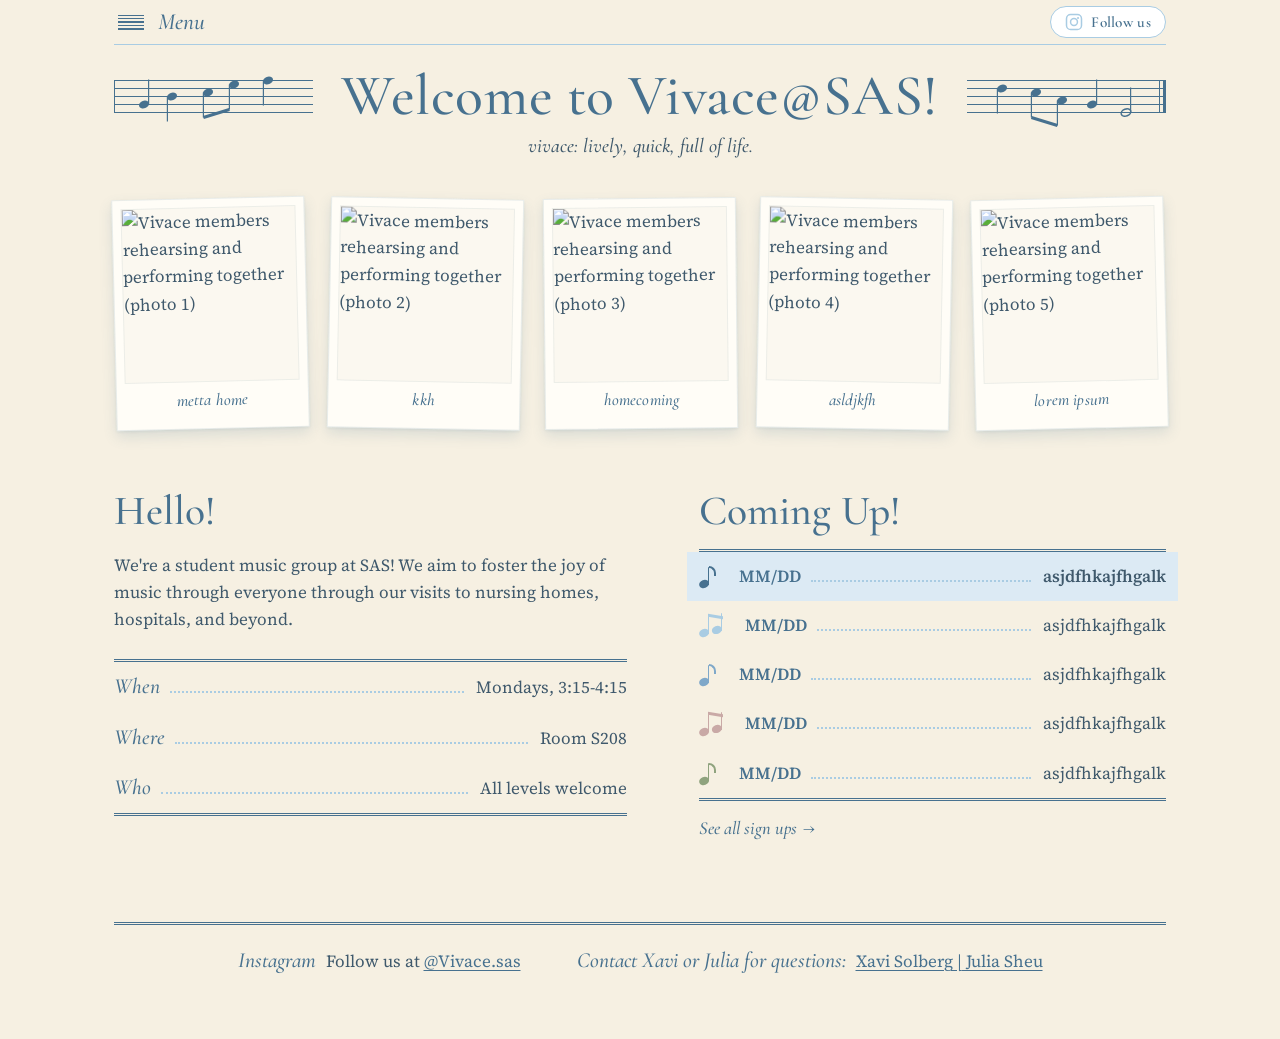
==== commit 7ce9c3f3: "update" ====
--- a/index.html
+++ b/index.html
@@ -110,7 +110,7 @@
         <main id="main">
             <ul class="pics">
                 <!-- data-caption shows a polaroid-style caption under each photo -->
-                <li data-caption="metta home"><img src="https://placehold.co/400x400" alt="Vivace members rehearsing and performing together (photo 1)"></li>
+                <li data-caption="metta home"><img src="photos/img1.png" alt="Vivace members rehearsing and performing together (photo 1)"></li>
                 <li data-caption="kkh"><img src="https://placehold.co/400x400" alt="Vivace members rehearsing and performing together (photo 2)"></li>
                 <li data-caption="homecoming"><img src="https://placehold.co/400x400" alt="Vivace members rehearsing and performing together (photo 3)"></li>
                 <li data-caption="asldjkfh"><img src="https://placehold.co/400x400" alt="Vivace members rehearsing and performing together (photo 4)"></li>
@@ -156,7 +156,7 @@
                 </div>
                 <div>
                     <h3>Contact Xavi or Julia for questions:</h3>
-                    <p><a href="mailto:solberg49314@sas.edu.sg">Xavi Solberg   |</a><a href="mailto:sheu49085@sas.edu.sg">  Julia Sheu</a></p>
+                    <p><a href="https://mail.google.com/mail/?view=cm&to=solberg49314@sas.edu.sg" target="_blank" rel="noopener noreferrer">Xavi Solberg   |</a><a href="https://mail.google.com/mail/?view=cm&to=sheu49085@sas.edu.sg" target="_blank" rel="noopener noreferrer">  Julia Sheu</a></p>
                 </div>
             </div>
         </footer>
--- a/styles.css
+++ b/styles.css
@@ -524,12 +524,13 @@
 
 .officer {
     display: grid;
-    grid-template-columns: 320px minmax(0, 1fr);
+    grid-template-columns: 320px minmax(0, 46ch);
     gap: 56px;
+    justify-content: center;   /* keeps text the same distance from centre as centered frames */
     align-items: center;
     width: 100%;
 }
-.officer.flip { grid-template-columns: minmax(0, 1fr) 320px; }
+.officer.flip { grid-template-columns: minmax(0, 46ch) 320px; }
 .officer.flip .photo { order: 2; }
 
 .photo { margin: 0; }
@@ -538,7 +539,7 @@
     width: 100%;
     aspect-ratio: 4 / 5;
     object-fit: cover;
-    padding: 3px;
+    padding: 8px;
     background: var(--paper-light);
     border: 1px solid var(--blue);
     box-shadow: 4px 4px 0 var(--blue-pale);
@@ -673,7 +674,7 @@
 .card-no {
     margin-bottom: 0 !important;
     font: italic 500 1.25rem var(--display);
-    padding: 10px
+    padding-bottom: 23px
 }
 .card .section-title { margin-bottom: 14px; }
 
@@ -684,7 +685,7 @@
     background: var(--blue-pale);
     color: var(--blue-ink);
     font-weight: 600;
-    text-align: center;
+    text-align:center;
 }
 .card .hint { font-style: italic; }
 
@@ -816,11 +817,12 @@
 }
 
 @media (max-width: 820px) {
-    .cards { grid-template-columns: 1fr; gap: 15px; }
+    .cards { grid-template-columns: 1fr; gap: 32px; }
     .frame + .frame { margin-top: 56px; }
     .officer,
     .officer.flip {
         grid-template-columns: 1fr;
+        justify-content: initial;
         gap: 20px;
     }
     .officer.flip .photo { order: 0; }
@@ -1369,7 +1371,7 @@
 .note-bullet.beamed { width: 34px; }
 .note-bullet.beamed::before {
     /* second note head, a third of a head-height higher than the first */
-    box-shadow: 13px 1px 0 0 currentColor;
+    box-shadow: 13px 1.5px 0 0 currentColor;
 }
 .note-bullet.beamed i {
     /* second stem, aligned to the offset head */
@@ -1466,3 +1468,276 @@
         top: -40px;
     }
 }
+
+/* ---------- Resources page: liner notes + programme cards ---------- */
+
+.resources .lead-note {
+    max-width: 62ch;
+    margin: 8px auto 44px;
+    text-align: center;
+    font: italic 500 1.3rem/1.5 var(--display);
+    color: var(--blue-ink);
+}
+
+.res-grid {
+    display: grid;
+    grid-template-columns: minmax(0, 1fr) 320px;
+    gap: clamp(32px, 5vw, 56px);
+    align-items: start;
+}
+
+/* Open book: the two rule sections face each other across a spine */
+.open-book {
+    position: relative;
+    padding: 18px 14px 26px;
+    background: var(--blue);
+    border-radius: 6px 10px 10px 6px;
+    box-shadow: 6px 8px 0 var(--blue-pale), 0 14px 30px rgba(31, 58, 82, 0.18);
+}
+/* stacked page edges peeking out under the cover, like a fore-edge */
+.open-book::before {
+    content: "";
+    position: absolute;
+    inset: 12px 8px 8px 10px;
+    border-radius: 4px;
+    background:
+        linear-gradient(var(--paper-light), var(--paper-light)) 0 0 / 100% 4px no-repeat,
+        repeating-linear-gradient(to bottom,
+            var(--paper-light) 0 3px,
+            rgba(71, 113, 143, 0.35) 3px 4px);
+    z-index: 0;
+}
+.book-ribbon {
+    position: absolute;
+    top: 0;
+    right: clamp(28px, 8%, 64px);
+    width: 18px;
+    height: 58px;
+    background: var(--blue-ink);
+    clip-path: polygon(0 0, 100% 0, 100% 100%, 50% 78%, 0 100%);
+    z-index: 3;
+}
+.book-pages {
+    position: relative;
+    z-index: 1;
+    display: grid;
+    grid-template-columns: minmax(0, 1fr) 26px minmax(0, 1fr);
+    align-items: stretch;
+}
+.book-page {
+    position: relative;
+    padding: 34px 34px 46px;
+    background:
+        repeating-linear-gradient(
+            to bottom,
+            transparent 0 15px,
+            rgba(71, 113, 143, 0.10) 15px calc(15px + 1px)
+        ) left 24px top 78px / calc(100% - 48px) 84px no-repeat,
+        var(--paper-light);
+}
+.page-left  { border-radius: 4px 0 0 4px; }
+.page-right { border-radius: 0 4px 4px 0; }
+/* gentle curve of pages toward the gutter */
+.page-left  { box-shadow: inset -14px 0 18px -14px rgba(31, 58, 82, 0.25); }
+.page-right { box-shadow: inset  14px 0 18px -14px rgba(31, 58, 82, 0.25); }
+
+/* the spine: dark fold between the two pages */
+.book-spine {
+    background:
+        radial-gradient(60% 100% at 50% 0%, rgba(31, 58, 82, 0.55), transparent 90%),
+        linear-gradient(to right,
+            rgba(31, 58, 82, 0.30),
+            rgba(31, 58, 82, 0.55) 45%,
+            rgba(31, 58, 82, 0.55) 55%,
+            rgba(31, 58, 82, 0.30));
+    border-top: 1px solid rgba(31, 58, 82, 0.35);
+    border-bottom: 1px solid rgba(31, 58, 82, 0.35);
+}
+
+.mvt {
+    margin: 0 0 2px;
+    font: italic 500 1.05rem var(--display);
+    letter-spacing: 0.14em;
+    text-transform: uppercase;
+    color: var(--blue-ink);
+}
+.book-page h2 {
+    margin: 2px 0 18px;
+    color: var(--blue-ink);
+    font: 500 clamp(1.6rem, 2.4vw, 2.05rem)/1.15 var(--display);
+}
+.book-rules {
+    list-style: none;
+    margin: 0 0 8px;
+    padding: 0;
+}
+.book-rules li {
+    position: relative;
+    margin: 0 0 14px;
+    padding-left: 40px;
+    font-size: 1.05rem;
+    line-height: 1.55;
+}
+.book-rules .rule-no {
+    position: absolute;
+    left: 0;
+    top: 0;
+    width: 30px;
+    font: italic 600 1.05rem var(--display);
+    color: var(--blue-ink);
+    text-align: right;
+}
+.page-no {
+    position: absolute;
+    left: 0;
+    right: 0;
+    bottom: 14px;
+    margin: 0;
+    text-align: center;
+    font: italic 500 0.95rem var(--display);
+    color: var(--blue-ink);
+    opacity: 0.75;
+}
+
+/* Sidebar cards */
+.res-side {
+    display: flex;
+    flex-direction: column;
+    gap: 28px;
+}
+
+/* Handbook card: looks like a little programme booklet, whole card links out */
+.handbook-card {
+    position: relative;
+    display: block;
+    padding: 24px 24px 24px 38px;
+    background: var(--paper-light);
+    border: 1px solid var(--blue-ink);
+    box-shadow: 5px 5px 0 var(--blue-pale);
+    color: var(--text);
+    text-decoration: none;
+    transition: transform 0.18s ease, box-shadow 0.18s ease;
+}
+.handbook-card:hover,
+.handbook-card:focus-visible {
+    transform: translate(-2px, -2px);
+    box-shadow: 8px 8px 0 var(--blue-pale);
+}
+.handbook-flap {
+    position: absolute;
+    left: 0;
+    top: 0;
+    bottom: 0;
+    width: 14px;
+    background: var(--blue-pale);
+    border-right: 1px dashed var(--blue-ink);
+}
+/* two "stitch" holes in the spine */
+.handbook-flap::before,
+.handbook-flap::after {
+    content: "";
+    position: absolute;
+    left: 5px;
+    width: 4px;
+    height: 4px;
+    border-radius: 50%;
+    background: var(--blue-ink);
+}
+.handbook-flap::before { top: 30%; }
+.handbook-flap::after { top: 62%; }
+
+.handbook-body { display: block; }
+.handbook-kicker {
+    display: block;
+    font: italic 500 0.95rem var(--display);
+    letter-spacing: 0.14em;
+    text-transform: uppercase;
+    color: var(--blue-ink);
+}
+.handbook-title {
+    display: block;
+    margin: 2px 0 10px;
+    color: var(--blue-ink);
+    font: 500 1.75rem/1.1 var(--display);
+}
+.handbook-text {
+    display: block;
+    font-size: 1rem;
+    line-height: 1.55;
+}
+.handbook-link {
+    display: inline-block;
+    margin-top: 14px;
+    color: var(--blue-ink);
+    font: italic 600 1.05rem var(--display);
+}
+.handbook-link span[aria-hidden] {
+    display: inline-block;
+    transition: transform 0.15s ease;
+}
+.handbook-card:hover .handbook-link { text-decoration: underline; }
+.handbook-card:hover .handbook-link span[aria-hidden] { transform: translateX(4px); }
+
+/* Login card: styled like a library book pocket */
+.login-card {
+    padding: 24px 26px 22px;
+    background: var(--paper-light);
+    border: 1px solid var(--blue);
+    box-shadow: 5px 5px 0 var(--blue-pale);
+}
+.login-card h2 {
+    margin: 0 0 10px;
+    color: var(--blue-ink);
+    font: 500 1.5rem/1.2 var(--display);
+}
+.login-card .clef { font-size: 1.7rem; line-height: 1; }
+.login-card p {
+    margin: 0 0 14px;
+    font-size: 1rem;
+    line-height: 1.55;
+}
+.cred { margin: 0; }
+.cred > div {
+    display: flex;
+    justify-content: space-between;
+    align-items: baseline;
+    gap: 12px;
+    padding: 8px 0;
+    border-bottom: 1px dashed var(--blue);
+}
+.cred > div:last-of-type { border-bottom: 0; }
+.cred dt {
+    font: italic 500 1.05rem var(--display);
+    color: var(--blue-ink);
+}
+.cred dd { margin: 0; text-align: right; }
+.cred code {
+    font-family: "Courier New", Courier, monospace;
+    font-size: 0.95rem;
+    background: var(--blue-pale);
+    padding: 2px 8px;
+    border-radius: 3px;
+}
+.lock-note {
+    margin: 12px 0 0 !important;
+    font: italic 400 0.95rem var(--body);
+    color: var(--blue-ink);
+}
+
+@media (max-width: 860px) {
+    .res-grid { grid-template-columns: 1fr; }
+    /* pages stack like a closed book read top to bottom */
+    .book-pages { grid-template-columns: minmax(0, 1fr); }
+    .book-spine { display: none; }
+    .page-left  { border-radius: 4px 4px 0 0; box-shadow: inset 0 -12px 16px -12px rgba(31, 58, 82, 0.25); }
+    .page-right { margin-top: 10px; border-radius: 0 0 4px 4px; box-shadow: inset 0 12px 16px -12px rgba(31, 58, 82, 0.25); }
+    .book-page { padding: 26px 22px 42px; }
+    .book-rules li { padding-left: 36px; }
+}
+
+@media (prefers-reduced-motion: reduce) {
+    .handbook-card,
+    .handbook-card:hover,
+    .handbook-card:focus-visible { transform: none; transition: none; }
+    .handbook-link span[aria-hidden] { transition: none; transform: none; }
+}
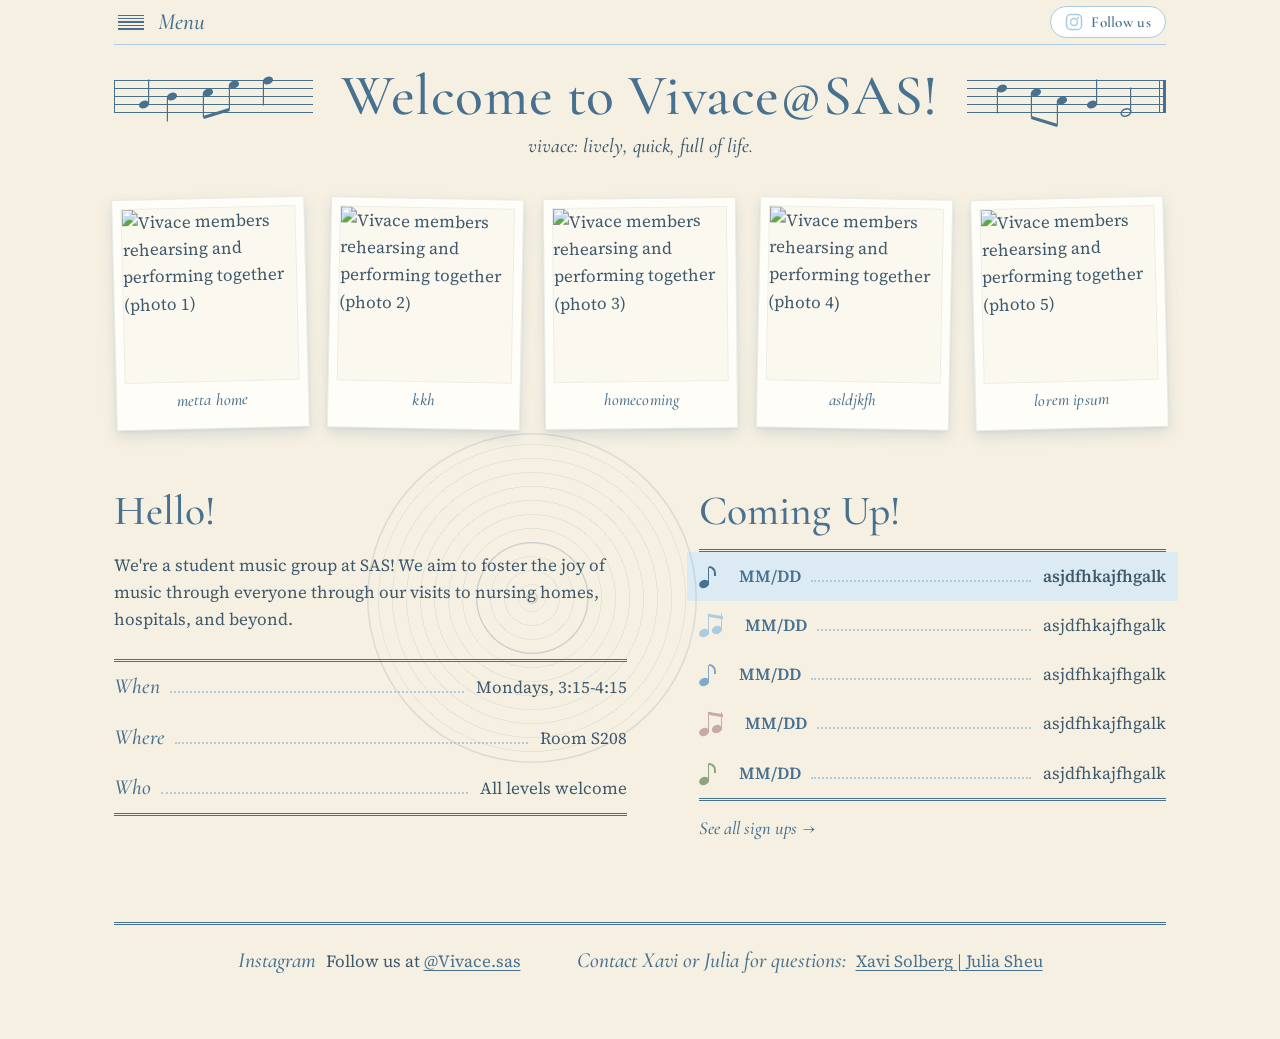
==== commit 199cf799: "Update resources page aesthetics and fix homepage layout elements Co-authored-by: base44-builder[bot" ====
--- a/index.html
+++ b/index.html
@@ -120,7 +120,7 @@
             <div class="bottom">
                 <section class="comingup hello">
                     <!-- Decorative: a big, faint vinyl record outline behind the intro -->
-                    
+                    <div class="vinyl-outline" aria-hidden="true"></div>
                     <h2 class="section-title">Hello!</h2>
                     <!-- Placeholder copy: edit to match what the club really does -->
                     <p>We're a student music group at SAS! We aim to foster the joy of music through everyone through our visits to nursing homes, hospitals, and beyond.</p>
--- a/styles.css
+++ b/styles.css
@@ -1416,6 +1416,8 @@
 /* ---------- Home page: faint vinyl outline behind the Hello intro ---------- */
 .hello {
     position: relative;
+    /* keep the disc inside this column's paint layer, never over "Coming Up!" */
+    isolation: isolate;
 }
 .vinyl-outline {
     position: absolute;
@@ -1457,15 +1459,17 @@
     border-radius: 50%;
     box-shadow: inset 0 0 0 1.5px rgba(71, 113, 143, 0.22);
 }
-.hello > * { position: relative; z-index: 1; }
+/* copy sits above the decorative disc, which stays out of the flow behind it */
+.hello > *:not(.vinyl-outline) { position: relative; z-index: 1; }
 .hello .section-title { z-index: 1; }
 
 @media (max-width: 820px) {
+    /* single-column intro: keep the disc inside the page gutters */
     .vinyl-outline {
-        width: 240px;
-        height: 240px;
-        right: -40px;
-        top: -40px;
+        width: 210px;
+        height: 210px;
+        right: -12px;
+        top: -24px;
     }
 }
 
@@ -1490,9 +1494,17 @@
 .open-book {
     position: relative;
     padding: 18px 14px 26px;
-    background: var(--blue);
-    border-radius: 6px 10px 10px 6px;
-    box-shadow: 6px 8px 0 var(--blue-pale), 0 14px 30px rgba(31, 58, 82, 0.18);
+    /* Cloth-bound cover: a slanted weave over a deep blue gradient */
+    background:
+        repeating-linear-gradient(45deg, rgba(255, 255, 255, 0.05) 0 1px, transparent 1px 3px),
+        repeating-linear-gradient(-45deg, rgba(0, 0, 0, 0.06) 0 1px, transparent 1px 3px),
+        linear-gradient(155deg, #5d87a3 0%, var(--blue-ink) 48%, #3a5f77 100%);
+    border-radius: 5px 12px 12px 5px;
+    box-shadow:
+        inset 0 1px 0 rgba(255, 255, 255, 0.28),
+        inset 0 -1px 0 rgba(0, 0, 0, 0.2),
+        7px 9px 0 var(--blue-pale),
+        0 16px 32px rgba(31, 58, 82, 0.22);
 }
 /* stacked page edges peeking out under the cover, like a fore-edge */
 .open-book::before {
@@ -1513,7 +1525,9 @@
     right: clamp(28px, 8%, 64px);
     width: 18px;
     height: 58px;
-    background: var(--blue-ink);
+    /* silk ribbon picked out in the site's muted rose */
+    background: linear-gradient(to right, #c9a9a6, #bb938f 55%, #ad8783);
+    box-shadow: inset 1px 0 0 rgba(255, 255, 255, 0.35);
     clip-path: polygon(0 0, 100% 0, 100% 100%, 50% 78%, 0 100%);
     z-index: 3;
 }
@@ -1525,16 +1539,20 @@
     align-items: stretch;
 }
 .book-page {
+    --gutter: to right;
     position: relative;
     padding: 34px 34px 46px;
+    /* Papery stock: two grain dot layers, a warm tone that deepens toward the
+       gutter, and a slightly aged foot where the pages have been turned. */
     background:
-        repeating-linear-gradient(
-            to bottom,
-            transparent 0 15px,
-            rgba(71, 113, 143, 0.10) 15px calc(15px + 1px)
-        ) left 24px top 78px / calc(100% - 48px) 84px no-repeat,
+        radial-gradient(rgba(120, 96, 58, 0.055) 0.5px, transparent 0.6px) 0 0 / 4px 4px,
+        radial-gradient(rgba(71, 113, 143, 0.045) 0.5px, transparent 0.6px) 2px 2px / 6px 6px,
+        linear-gradient(var(--gutter), rgba(222, 206, 178, 0.55), rgba(251, 248, 240, 0) 42%),
+        linear-gradient(to top, rgba(198, 180, 150, 0.22), rgba(251, 248, 240, 0) 15%),
         var(--paper-light);
 }
+.page-left  { --gutter: to left; }
+.page-right { --gutter: to right; }
 .page-left  { border-radius: 4px 0 0 4px; }
 .page-right { border-radius: 0 4px 4px 0; }
 /* gentle curve of pages toward the gutter */
@@ -1566,6 +1584,15 @@
     color: var(--blue-ink);
     font: 500 clamp(1.6rem, 2.4vw, 2.05rem)/1.15 var(--display);
 }
+/* short printer's rule under each movement heading */
+.book-page h2::after {
+    content: "";
+    display: block;
+    width: 44px;
+    height: 2px;
+    margin-top: 12px;
+    background: rgba(71, 113, 143, 0.32);
+}
 .book-rules {
     list-style: none;
     margin: 0 0 8px;
@@ -1729,8 +1756,8 @@
     /* pages stack like a closed book read top to bottom */
     .book-pages { grid-template-columns: minmax(0, 1fr); }
     .book-spine { display: none; }
-    .page-left  { border-radius: 4px 4px 0 0; box-shadow: inset 0 -12px 16px -12px rgba(31, 58, 82, 0.25); }
-    .page-right { margin-top: 10px; border-radius: 0 0 4px 4px; box-shadow: inset 0 12px 16px -12px rgba(31, 58, 82, 0.25); }
+    .page-left  { border-radius: 4px 4px 0 0; box-shadow: inset 0 -12px 16px -12px rgba(31, 58, 82, 0.25); --gutter: to top; }
+    .page-right { margin-top: 10px; border-radius: 0 0 4px 4px; box-shadow: inset 0 12px 16px -12px rgba(31, 58, 82, 0.25); --gutter: to bottom; }
     .book-page { padding: 26px 22px 42px; }
     .book-rules li { padding-left: 36px; }
 }
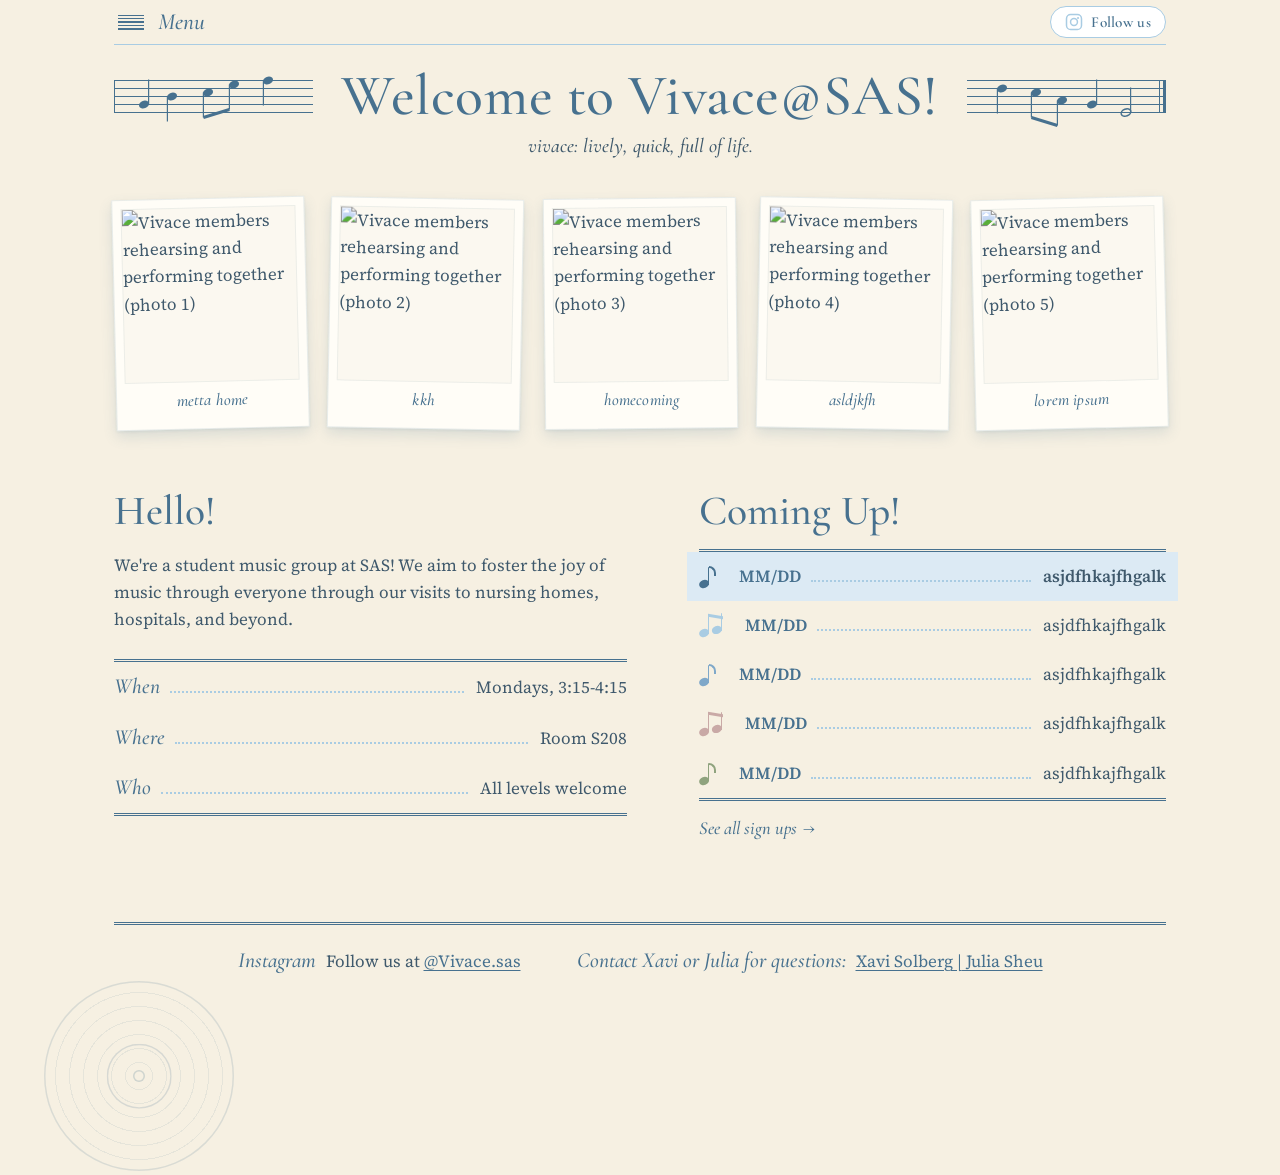
==== commit cfa4974a: "Relocate vinyl outline to home page bottom-left Co-authored-by: base44-builder[bot] <245833847+base4" ====
--- a/index.html
+++ b/index.html
@@ -119,8 +119,6 @@
 
             <div class="bottom">
                 <section class="comingup hello">
-                    <!-- Decorative: a big, faint vinyl record outline behind the intro -->
-                    <div class="vinyl-outline" aria-hidden="true"></div>
                     <h2 class="section-title">Hello!</h2>
                     <!-- Placeholder copy: edit to match what the club really does -->
                     <p>We're a student music group at SAS! We aim to foster the joy of music through everyone through our visits to nursing homes, hospitals, and beyond.</p>
@@ -161,6 +159,9 @@
             </div>
         </footer>
 
+        <!-- Decorative: faint vinyl record outline in the bottom-left corner of the page -->
+        <div class="vinyl-outline" aria-hidden="true"></div>
+
     </div>
 </body>
 </html>
--- a/styles.css
+++ b/styles.css
@@ -1413,19 +1413,19 @@
     .comingup li:focus-within .note-bullet { animation: none; }
 }
 
-/* ---------- Home page: faint vinyl outline behind the Hello intro ---------- */
-.hello {
+/* ---------- Home page: faint vinyl outline in the bottom-left corner ---------- */
+.home .page {
     position: relative;
-    /* keep the disc inside this column's paint layer, never over "Coming Up!" */
-    isolation: isolate;
+    /* clear band at the foot of the page so the disc never sits behind copy */
+    padding-bottom: 200px;
 }
 .vinyl-outline {
     position: absolute;
     z-index: 0;
-    right: -70px;
-    top: -56px;
-    width: 330px;
-    height: 330px;
+    left: -46px;
+    bottom: 4px;
+    width: 190px;
+    height: 190px;
     border-radius: 50%;
     pointer-events: none;
     background: repeating-radial-gradient(
@@ -1459,17 +1459,16 @@
     border-radius: 50%;
     box-shadow: inset 0 0 0 1.5px rgba(71, 113, 143, 0.22);
 }
-/* copy sits above the decorative disc, which stays out of the flow behind it */
-.hello > *:not(.vinyl-outline) { position: relative; z-index: 1; }
+.hello > * { position: relative; z-index: 1; }
 .hello .section-title { z-index: 1; }
 
-@media (max-width: 820px) {
-    /* single-column intro: keep the disc inside the page gutters */
+@media (max-width: 640px) {
+    .home .page { padding-bottom: 160px; }
     .vinyl-outline {
-        width: 210px;
-        height: 210px;
-        right: -12px;
-        top: -24px;
+        width: 140px;
+        height: 140px;
+        left: -30px;
+        bottom: 4px;
     }
 }
 
@@ -1490,41 +1489,17 @@
     align-items: start;
 }
 
-/* Open book: the two rule sections face each other across a spine */
+/* Open book: two paper pages facing each other across a faint centre fold */
 .open-book {
     position: relative;
-    padding: 18px 14px 26px;
-    /* Cloth-bound cover: a slanted weave over a deep blue gradient */
-    background:
-        repeating-linear-gradient(45deg, rgba(255, 255, 255, 0.05) 0 1px, transparent 1px 3px),
-        repeating-linear-gradient(-45deg, rgba(0, 0, 0, 0.06) 0 1px, transparent 1px 3px),
-        linear-gradient(155deg, #5d87a3 0%, var(--blue-ink) 48%, #3a5f77 100%);
-    border-radius: 5px 12px 12px 5px;
-    box-shadow:
-        inset 0 1px 0 rgba(255, 255, 255, 0.28),
-        inset 0 -1px 0 rgba(0, 0, 0, 0.2),
-        7px 9px 0 var(--blue-pale),
-        0 16px 32px rgba(31, 58, 82, 0.22);
-}
-/* stacked page edges peeking out under the cover, like a fore-edge */
-.open-book::before {
-    content: "";
-    position: absolute;
-    inset: 12px 8px 8px 10px;
-    border-radius: 4px;
-    background:
-        linear-gradient(var(--paper-light), var(--paper-light)) 0 0 / 100% 4px no-repeat,
-        repeating-linear-gradient(to bottom,
-            var(--paper-light) 0 3px,
-            rgba(71, 113, 143, 0.35) 3px 4px);
-    z-index: 0;
+    padding: 0;
 }
 .book-ribbon {
     position: absolute;
-    top: 0;
+    top: -10px;
     right: clamp(28px, 8%, 64px);
     width: 18px;
-    height: 58px;
+    height: 62px;
     /* silk ribbon picked out in the site's muted rose */
     background: linear-gradient(to right, #c9a9a6, #bb938f 55%, #ad8783);
     box-shadow: inset 1px 0 0 rgba(255, 255, 255, 0.35);
@@ -1537,6 +1512,8 @@
     display: grid;
     grid-template-columns: minmax(0, 1fr) 26px minmax(0, 1fr);
     align-items: stretch;
+    /* the spread rests on the page like an open book on a table */
+    box-shadow: 0 14px 28px rgba(31, 58, 82, 0.12);
 }
 .book-page {
     --gutter: to right;
@@ -1559,17 +1536,13 @@
 .page-left  { box-shadow: inset -14px 0 18px -14px rgba(31, 58, 82, 0.25); }
 .page-right { box-shadow: inset  14px 0 18px -14px rgba(31, 58, 82, 0.25); }
 
-/* the spine: dark fold between the two pages */
+/* the fold: one faint line where the pages meet, fading out top and bottom */
 .book-spine {
-    background:
-        radial-gradient(60% 100% at 50% 0%, rgba(31, 58, 82, 0.55), transparent 90%),
-        linear-gradient(to right,
-            rgba(31, 58, 82, 0.30),
-            rgba(31, 58, 82, 0.55) 45%,
-            rgba(31, 58, 82, 0.55) 55%,
-            rgba(31, 58, 82, 0.30));
-    border-top: 1px solid rgba(31, 58, 82, 0.35);
-    border-bottom: 1px solid rgba(31, 58, 82, 0.35);
+    background: linear-gradient(to bottom,
+            rgba(71, 113, 143, 0) 0,
+            rgba(71, 113, 143, 0.32) 12%,
+            rgba(71, 113, 143, 0.32) 88%,
+            rgba(71, 113, 143, 0) 100%) center / 1px 100% no-repeat;
 }
 
 .mvt {
@@ -1757,7 +1730,8 @@
     .book-pages { grid-template-columns: minmax(0, 1fr); }
     .book-spine { display: none; }
     .page-left  { border-radius: 4px 4px 0 0; box-shadow: inset 0 -12px 16px -12px rgba(31, 58, 82, 0.25); --gutter: to top; }
-    .page-right { margin-top: 10px; border-radius: 0 0 4px 4px; box-shadow: inset 0 12px 16px -12px rgba(31, 58, 82, 0.25); --gutter: to bottom; }
+    /* stacked: the two pages meet on the same faint fold line */
+    .page-right { border-top: 1px solid rgba(71, 113, 143, 0.22); border-radius: 0 0 4px 4px; box-shadow: inset 0 12px 16px -12px rgba(31, 58, 82, 0.2); --gutter: to bottom; }
     .book-page { padding: 26px 22px 42px; }
     .book-rules li { padding-left: 36px; }
 }
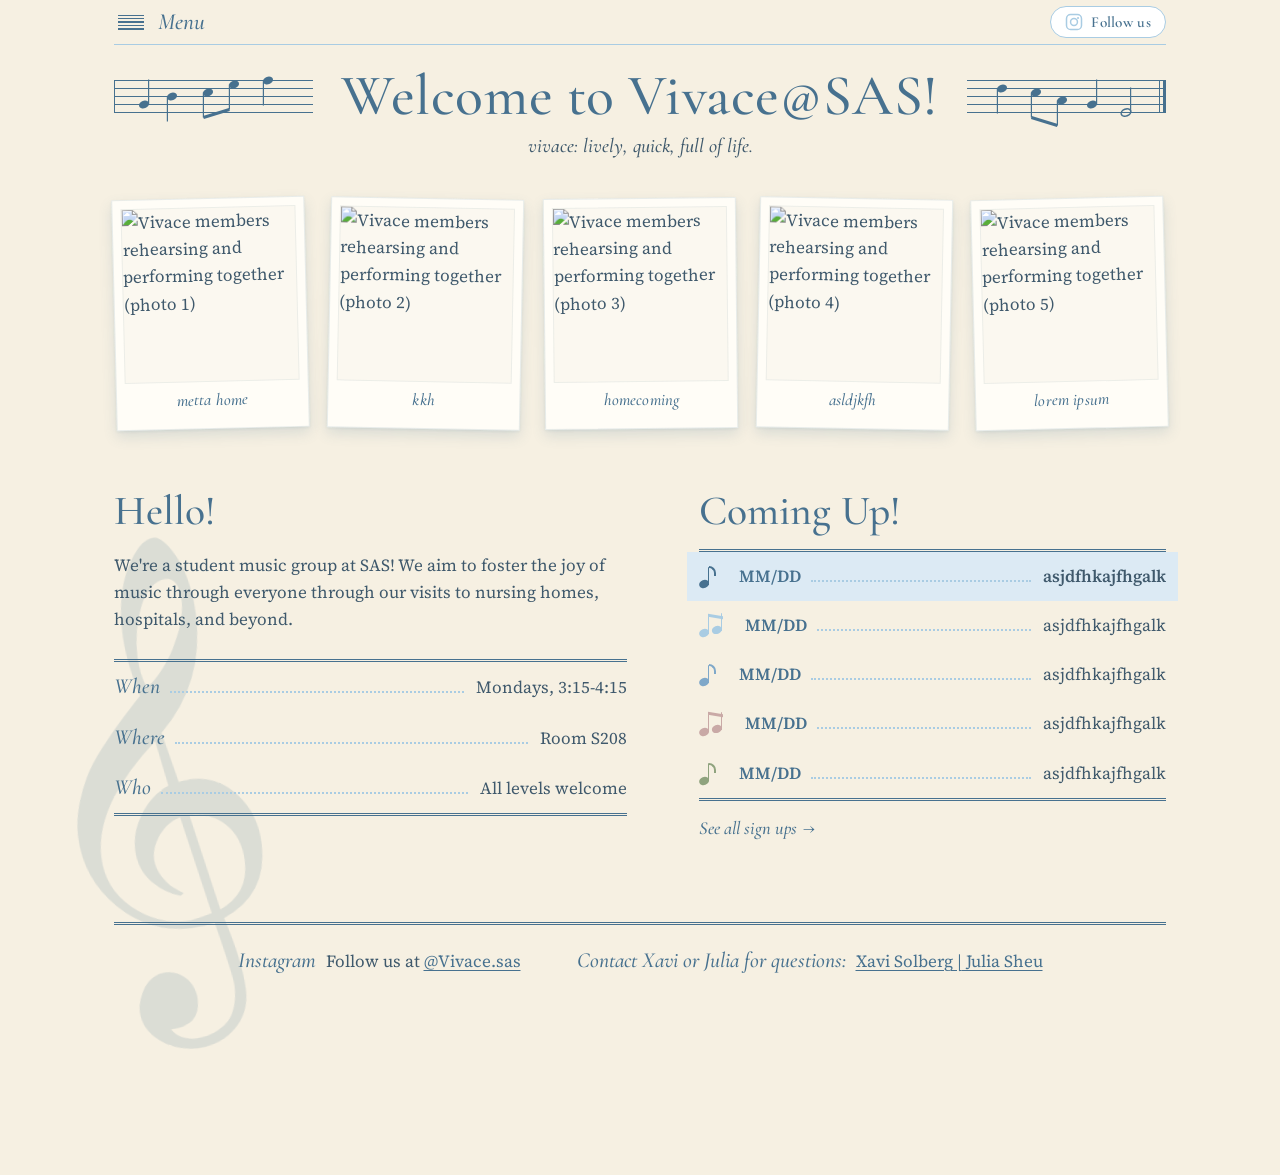
==== commit fcd344bb: "yay" ====
--- a/index.html
+++ b/index.html
@@ -159,9 +159,9 @@
             </div>
         </footer>
 
-        <!-- Decorative: faint vinyl record outline in the bottom-left corner of the page -->
-        <div class="vinyl-outline" aria-hidden="true"></div>
+        <!-- Decorative: faint treble clef in the bottom-left corner of the page -->
+        <div class="treble-clef" aria-hidden="true"></div>
 
     </div>
 </body>
-</html>+</html>
--- a/styles.css
+++ b/styles.css
@@ -1413,62 +1413,41 @@
     .comingup li:focus-within .note-bullet { animation: none; }
 }
 
-/* ---------- Home page: faint vinyl outline in the bottom-left corner ---------- */
+/* ---------- Home page: faint treble clef in the bottom-left corner ---------- */
 .home .page {
     position: relative;
     /* clear band at the foot of the page so the disc never sits behind copy */
     padding-bottom: 200px;
 }
-.vinyl-outline {
+.treble-clef {
     position: absolute;
     z-index: 0;
-    left: -46px;
-    bottom: 4px;
-    width: 190px;
-    height: 190px;
-    border-radius: 50%;
+    left: -84px;
+    bottom: 118px;
+    width: 290px;
+    height: 490px;
     pointer-events: none;
-    background: repeating-radial-gradient(
-        circle at center,
-        transparent 0 13px,
-        rgba(71, 113, 143, 0.09) 13px 14px
-    );
-    box-shadow: inset 0 0 0 1.5px rgba(71, 113, 143, 0.16);
-}
-.vinyl-outline::before {
-    /* label ring */
-    content: "";
-    position: absolute;
-    top: 50%;
-    left: 50%;
-    width: 34%;
-    height: 34%;
-    transform: translate(-50%, -50%);
-    border-radius: 50%;
-    box-shadow: inset 0 0 0 1.5px rgba(71, 113, 143, 0.18);
-}
-.vinyl-outline::after {
-    /* spindle hole */
-    content: "";
-    position: absolute;
-    top: 50%;
-    left: 50%;
-    width: 12px;
-    height: 12px;
-    transform: translate(-50%, -50%);
-    border-radius: 50%;
-    box-shadow: inset 0 0 0 1.5px rgba(71, 113, 143, 0.22);
+    color: rgba(71, 113, 143, 0.15);
+    font: 400 430px/1 "Noto Music", "Bravura", "Segoe UI Symbol", serif;
+    text-align: center;
+    transform: rotate(-7deg);
+}
+.treble-clef::before {
+    content: "𝄞";
+    position: absolute;
+    inset: 0;
 }
 .hello > * { position: relative; z-index: 1; }
 .hello .section-title { z-index: 1; }
 
 @media (max-width: 640px) {
     .home .page { padding-bottom: 160px; }
-    .vinyl-outline {
-        width: 140px;
-        height: 140px;
+    .treble-clef {
+        width: 110px;
+        height: 210px;
         left: -30px;
-        bottom: 4px;
+        bottom: 10px;
+        font-size: 190px;
     }
 }
 
@@ -1484,8 +1463,8 @@
 
 .res-grid {
     display: grid;
-    grid-template-columns: minmax(0, 1fr) 320px;
-    gap: clamp(32px, 5vw, 56px);
+    grid-template-columns: minmax(0, 1.55fr) minmax(250px, 0.8fr);
+    gap: clamp(24px, 3.5vw, 40px);
     align-items: start;
 }
 
@@ -1493,7 +1472,26 @@
 .open-book {
     position: relative;
     padding: 0;
-}
+    isolation: isolate;
+}
+/* A cloth-bound cover peeks out around the paper leaves. */
+.open-book::before {
+    content: "";
+    position: absolute;
+    z-index: 0;
+    inset: -9px -10px -8px -9px;
+    border: 1px solid rgba(47, 82, 108, 0.56);
+    border-radius: 5px 8px 8px 5px;
+    background:
+        linear-gradient(90deg, rgba(255, 255, 255, 0.12), transparent 18px),
+        linear-gradient(145deg, #8ba9b8, #7899aa 58%, #6f91a2);
+    box-shadow:
+        0 13px 25px rgba(31, 58, 82, 0.17),
+        inset 4px 0 7px rgba(34, 65, 87, 0.17),
+        inset 0 0 0 3px rgba(251, 248, 240, 0.12);
+    pointer-events: none;
+}
+/* cloth ribbon marker lying over the right-hand leaf */
 .book-ribbon {
     position: absolute;
     top: -10px;
@@ -1505,20 +1503,23 @@
     box-shadow: inset 1px 0 0 rgba(255, 255, 255, 0.35);
     clip-path: polygon(0 0, 100% 0, 100% 100%, 50% 78%, 0 100%);
     z-index: 3;
+    pointer-events: none;
 }
 .book-pages {
     position: relative;
     z-index: 1;
     display: grid;
-    grid-template-columns: minmax(0, 1fr) 26px minmax(0, 1fr);
+    grid-template-columns: minmax(0, 1fr);
     align-items: stretch;
-    /* the spread rests on the page like an open book on a table */
+    /* Each wide leaf reads like a horizontal page in a bound volume. */
     box-shadow: 0 14px 28px rgba(31, 58, 82, 0.12);
 }
+.book-page,
+.book-spine { isolation: isolate; }
 .book-page {
     --gutter: to right;
     position: relative;
-    padding: 34px 34px 46px;
+    padding: 25px 26px 36px;
     /* Papery stock: two grain dot layers, a warm tone that deepens toward the
        gutter, and a slightly aged foot where the pages have been turned. */
     background:
@@ -1530,32 +1531,45 @@
 }
 .page-left  { --gutter: to left; }
 .page-right { --gutter: to right; }
-.page-left  { border-radius: 4px 0 0 4px; }
-.page-right { border-radius: 0 4px 4px 0; }
-/* gentle curve of pages toward the gutter */
-.page-left  { box-shadow: inset -14px 0 18px -14px rgba(31, 58, 82, 0.25); }
-.page-right { box-shadow: inset  14px 0 18px -14px rgba(31, 58, 82, 0.25); }
+.page-left  { border-radius: 4px 4px 0 0; --gutter: to top; box-shadow: inset 0 -12px 16px -12px rgba(31, 58, 82, 0.25); }
+.page-right {
+    border-radius: 0 0 4px 4px;
+    --gutter: to bottom;
+    box-shadow: inset 0 10px 14px -12px rgba(31, 58, 82, 0.18);
+    border-top: 1px solid rgba(71, 113, 143, 0.12);
+}
 
 /* the fold: one faint line where the pages meet, fading out top and bottom */
 .book-spine {
-    background: linear-gradient(to bottom,
-            rgba(71, 113, 143, 0) 0,
-            rgba(71, 113, 143, 0.32) 12%,
-            rgba(71, 113, 143, 0.32) 88%,
-            rgba(71, 113, 143, 0) 100%) center / 1px 100% no-repeat;
-}
+    display: none;
+}
+/* sewn head band (top) and tail band (bottom) */
+.book-spine::before,
+.book-spine::after {
+    content: "";
+    position: absolute;
+    left: 0;
+    right: 0;
+    height: 7px;
+    background-image: repeating-linear-gradient(to right,
+        var(--paper-light) 0 4px,
+        var(--blue-ink) 4px 8px);
+    box-shadow: inset 0 0 0 1px rgba(31, 58, 82, 0.16);
+}
+.book-spine::before { top: 0; }
+.book-spine::after { bottom: 0; }
 
 .mvt {
-    margin: 0 0 2px;
-    font: italic 500 1.05rem var(--display);
+    margin: 0 0 1px;
+    font: italic 500 0.92rem var(--display);
     letter-spacing: 0.14em;
     text-transform: uppercase;
     color: var(--blue-ink);
 }
 .book-page h2 {
-    margin: 2px 0 18px;
-    color: var(--blue-ink);
-    font: 500 clamp(1.6rem, 2.4vw, 2.05rem)/1.15 var(--display);
+    margin: 2px 0 13px;
+    color: var(--blue-ink);
+    font: 500 clamp(1.35rem, 2vw, 1.75rem)/1.15 var(--display);
 }
 /* short printer's rule under each movement heading */
 .book-page h2::after {
@@ -1563,27 +1577,33 @@
     display: block;
     width: 44px;
     height: 2px;
-    margin-top: 12px;
+    margin-top: 9px;
     background: rgba(71, 113, 143, 0.32);
 }
 .book-rules {
     list-style: none;
     margin: 0 0 8px;
     padding: 0;
+    /* every rule sits on a ruled line */
+    background-image: repeating-linear-gradient(to bottom,
+        transparent 0 calc(var(--rule-line-height) - 1px),
+        rgba(71, 113, 143, 0.16) calc(var(--rule-line-height) - 1px) var(--rule-line-height));
+    background-position: 0 1px;
 }
 .book-rules li {
+    --rule-line-height: 24px;
     position: relative;
-    margin: 0 0 14px;
-    padding-left: 40px;
-    font-size: 1.05rem;
-    line-height: 1.55;
+    margin: 0 0 9px;
+    padding-left: 34px;
+    font-size: 0.96rem;
+    line-height: 1.45;
 }
 .book-rules .rule-no {
     position: absolute;
     left: 0;
     top: 0;
-    width: 30px;
-    font: italic 600 1.05rem var(--display);
+    width: 27px;
+    font: italic 600 0.96rem var(--display);
     color: var(--blue-ink);
     text-align: right;
 }
@@ -1603,14 +1623,14 @@
 .res-side {
     display: flex;
     flex-direction: column;
-    gap: 28px;
+    gap: 18px;
 }
 
 /* Handbook card: looks like a little programme booklet, whole card links out */
 .handbook-card {
     position: relative;
     display: block;
-    padding: 24px 24px 24px 38px;
+    padding: 19px 18px 19px 32px;
     background: var(--paper-light);
     border: 1px solid var(--blue-ink);
     box-shadow: 5px 5px 0 var(--blue-pale);
@@ -1658,11 +1678,11 @@
     display: block;
     margin: 2px 0 10px;
     color: var(--blue-ink);
-    font: 500 1.75rem/1.1 var(--display);
+    font: 500 1.5rem/1.1 var(--display);
 }
 .handbook-text {
     display: block;
-    font-size: 1rem;
+    font-size: 0.94rem;
     line-height: 1.55;
 }
 .handbook-link {
@@ -1680,7 +1700,7 @@
 
 /* Login card: styled like a library book pocket */
 .login-card {
-    padding: 24px 26px 22px;
+    padding: 19px 19px 18px;
     background: var(--paper-light);
     border: 1px solid var(--blue);
     box-shadow: 5px 5px 0 var(--blue-pale);
@@ -1688,12 +1708,12 @@
 .login-card h2 {
     margin: 0 0 10px;
     color: var(--blue-ink);
-    font: 500 1.5rem/1.2 var(--display);
+    font: 500 1.3rem/1.2 var(--display);
 }
 .login-card .clef { font-size: 1.7rem; line-height: 1; }
 .login-card p {
     margin: 0 0 14px;
-    font-size: 1rem;
+    font-size: 0.94rem;
     line-height: 1.55;
 }
 .cred { margin: 0; }
@@ -1707,7 +1727,7 @@
 }
 .cred > div:last-of-type { border-bottom: 0; }
 .cred dt {
-    font: italic 500 1.05rem var(--display);
+    font: italic 500 0.97rem var(--display);
     color: var(--blue-ink);
 }
 .cred dd { margin: 0; text-align: right; }
@@ -1724,14 +1744,12 @@
     color: var(--blue-ink);
 }
 
-@media (max-width: 860px) {
+@media (max-width: 700px) {
     .res-grid { grid-template-columns: 1fr; }
-    /* pages stack like a closed book read top to bottom */
+    .open-book { padding: 8px 5px 12px; }
+    .open-book::before { inset: 0 -5px 4px -5px; }
+    .book-ribbon { height: 46px; right: 22px; }
     .book-pages { grid-template-columns: minmax(0, 1fr); }
-    .book-spine { display: none; }
-    .page-left  { border-radius: 4px 4px 0 0; box-shadow: inset 0 -12px 16px -12px rgba(31, 58, 82, 0.25); --gutter: to top; }
-    /* stacked: the two pages meet on the same faint fold line */
-    .page-right { border-top: 1px solid rgba(71, 113, 143, 0.22); border-radius: 0 0 4px 4px; box-shadow: inset 0 12px 16px -12px rgba(31, 58, 82, 0.2); --gutter: to bottom; }
     .book-page { padding: 26px 22px 42px; }
     .book-rules li { padding-left: 36px; }
 }
@@ -1741,4 +1759,4 @@
     .handbook-card:hover,
     .handbook-card:focus-visible { transform: none; transition: none; }
     .handbook-link span[aria-hidden] { transition: none; transform: none; }
-}+}
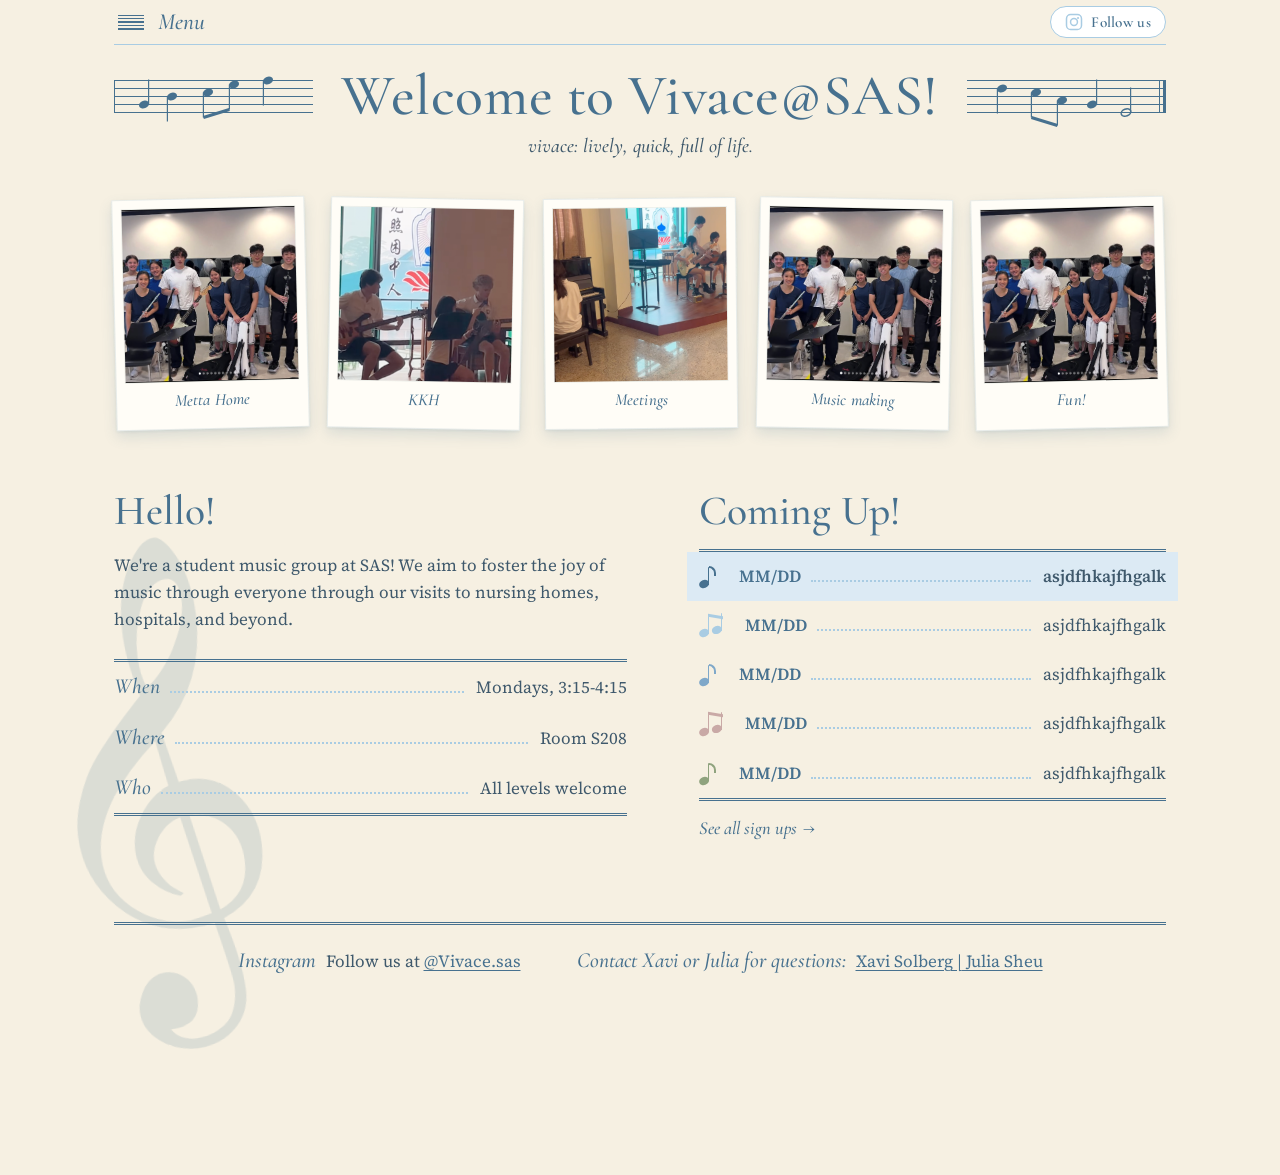
==== commit be3d18cc: "new" ====
--- a/index.html
+++ b/index.html
@@ -110,11 +110,11 @@
         <main id="main">
             <ul class="pics">
                 <!-- data-caption shows a polaroid-style caption under each photo -->
-                <li data-caption="metta home"><img src="photos/img1.png" alt="Vivace members rehearsing and performing together (photo 1)"></li>
-                <li data-caption="kkh"><img src="https://placehold.co/400x400" alt="Vivace members rehearsing and performing together (photo 2)"></li>
-                <li data-caption="homecoming"><img src="https://placehold.co/400x400" alt="Vivace members rehearsing and performing together (photo 3)"></li>
-                <li data-caption="asldjkfh"><img src="https://placehold.co/400x400" alt="Vivace members rehearsing and performing together (photo 4)"></li>
-                <li data-caption="lorem ipsum"><img src="https://placehold.co/400x400" alt="Vivace members rehearsing and performing together (photo 5)"></li>
+                <li data-caption="Metta Home"><img src="photos/hp_photots/1.png" alt="Vivace members rehearsing and performing together (photo 1)"></li>
+                <li data-caption="KKH"><img src="photos/hp_photots/2.png" alt="Vivace members rehearsing and performing together (photo 2)"></li>
+                <li data-caption="Meetings"><img src="photos/hp_photots/3.png" alt="Vivace members rehearsing and performing together (photo 3)"></li>
+                <li data-caption="Music making"><img src="photos/hp_photots/1.png" alt="Vivace members rehearsing and performing together (photo 4)"></li>
+                <li data-caption="Fun!"><img src="photos/hp_photots/1.png" alt="Vivace members rehearsing and performing together (photo 5)"></li>
             </ul>
 
             <div class="bottom">
--- a/styles.css
+++ b/styles.css
@@ -36,6 +36,7 @@
 }
 
 .page {
+    position: relative;
     max-width: 1100px;
     margin: 0 auto;
     padding: 0 24px 40px;
@@ -544,6 +545,7 @@
     border: 1px solid var(--blue);
     box-shadow: 4px 4px 0 var(--blue-pale);
 }
+.photo-kaitlyn img { object-position: center 5%; }
 .officer h2 {
     margin: 0;
     color: var(--blue-ink);
@@ -656,6 +658,7 @@
     box-shadow: 6px 6px 0 var(--blue);
 }
 .card-staff {
+    position: relative;
     height: 25px;
     margin: 20px 28px 0;
     background-image: repeating-linear-gradient(
@@ -663,6 +666,19 @@
         var(--blue-ink) 0 1px,
         transparent 1px 6px
     );
+}
+.card-staff::before {
+    position: absolute;
+    top: -6px;
+    left: 4px;
+    color: var(--blue-ink);
+    font: 400 34px/1 "Noto Music", "Bravura", "Segoe UI Symbol", serif;
+}
+.card:nth-child(1) .card-staff::before { content: "\1D11E"; }
+.card:nth-child(2) .card-staff::before { content: "\1D122"; }
+.card:nth-child(1) .card-staff::before {
+    top: -13px;
+    font-size: 46px;
 }
 .card-body {
     display: flex;
@@ -890,7 +906,10 @@
 
 .home .masthead { margin: 20px 0 40px; }
 
-.home .pics { gap: 22px; }
+.home .pics {
+    grid-template-columns: repeat(5, minmax(0, 1fr));
+    gap: 22px;
+}
 
 .home .bottom {
     gap: 72px;
@@ -1440,6 +1459,46 @@
 .hello > * { position: relative; z-index: 1; }
 .hello .section-title { z-index: 1; }
 
+/* Faint, page-specific clefs echo the home-page watermark. */
+.page-clef {
+    position: absolute;
+    z-index: 0;
+    right: -78px;
+    bottom: 108px;
+    width: 300px;
+    height: 360px;
+    color: rgba(71, 113, 143, 0.12);
+    pointer-events: none;
+    transform: rotate(-7deg);
+}
+.page-clef::before {
+    position: absolute;
+    inset: 0;
+    font: 400 300px/1 "Noto Music", "Bravura", "Segoe UI Symbol", serif;
+    text-align: center;
+}
+.page-clef--bass::before { content: "\1D122"; }
+.page-clef--alto::before { content: "\1D121"; }
+.page-clef--tenor::before { content: "\1D121"; }
+.page-clef--forms-bass::before { content: "\1D122"; }
+.page-clef--signup-treble::before { content: "\1D11E"; }
+.page-clef--alto { right: auto; left: -145px; transform: rotate(-7deg) translateY(-14px); }
+.page-clef--tenor { right: -92px; transform: rotate(-7deg) translateY(12px); }
+.page-clef--forms-bass { transform: rotate(7deg); }
+.page-clef--signup-treble {
+    top: 180px;
+    right: -78px;
+    bottom: auto;
+    transform: rotate(7deg);
+}
+
+.about main,
+.signups main,
+.forms main,
+.about .site-footer,
+.signups .site-footer,
+.forms .site-footer { position: relative; z-index: 1; }
+
 @media (max-width: 640px) {
     .home .page { padding-bottom: 160px; }
     .treble-clef {
@@ -1449,6 +1508,17 @@
         bottom: 10px;
         font-size: 190px;
     }
+    .page-clef {
+        right: -34px;
+        bottom: 72px;
+        width: 190px;
+        height: 240px;
+    }
+    .page-clef::before { font-size: 200px; }
+    .page-clef--alto { right: auto; left: -90px; }
+    .page-clef--tenor { right: -55px; }
+    .page-clef--forms-bass { right: -34px; }
+    .page-clef--signup-treble { top: 135px; right: -34px; }
 }
 
 /* ---------- Resources page: liner notes + programme cards ---------- */
@@ -1704,6 +1774,7 @@
     background: var(--paper-light);
     border: 1px solid var(--blue);
     box-shadow: 5px 5px 0 var(--blue-pale);
+    min-width: 0;
 }
 .login-card h2 {
     margin: 0 0 10px;
@@ -1720,24 +1791,54 @@
 .cred > div {
     display: flex;
     justify-content: space-between;
-    align-items: baseline;
-    gap: 12px;
+    align-items: flex-start;
+    flex-wrap: wrap;
+    gap: 4px;
     padding: 8px 0;
     border-bottom: 1px dashed var(--blue);
 }
 .cred > div:last-of-type { border-bottom: 0; }
+.cred > .website-row {
+    flex-direction: column;
+    align-items: flex-start;
+    gap: 0;
+    padding-bottom: 10px;
+}
+.cred > .website-row dd { text-align: left; }
+.cred > .password-row {
+    flex-direction: column;
+    align-items: flex-start;
+    gap: 10px;
+    padding-bottom: 10px;
+}
 .cred dt {
     font: italic 500 0.97rem var(--display);
     color: var(--blue-ink);
 }
-.cred dd { margin: 0; text-align: right; }
+.cred dd { margin: 0; text-align: right; max-width: 100%; }
+.cred .password-options {
+    display: flex;
+    flex-direction: column;
+    align-items: flex-start;
+    gap: 2px;
+}
+.password-options p {
+    margin: 0;
+    font-style: italic;
+    color: var(--blue-ink);
+}
 .cred code {
     font-family: "Courier New", Courier, monospace;
     font-size: 0.95rem;
     background: var(--blue-pale);
     padding: 2px 8px;
     border-radius: 3px;
-}
+    white-space: normal;
+    overflow-wrap: anywhere;
+}
+.cred code a { color: inherit; text-decoration: none; }
+.cred code a:hover,
+.cred code a:focus-visible { text-decoration: underline; }
 .lock-note {
     margin: 12px 0 0 !important;
     font: italic 400 0.95rem var(--body);
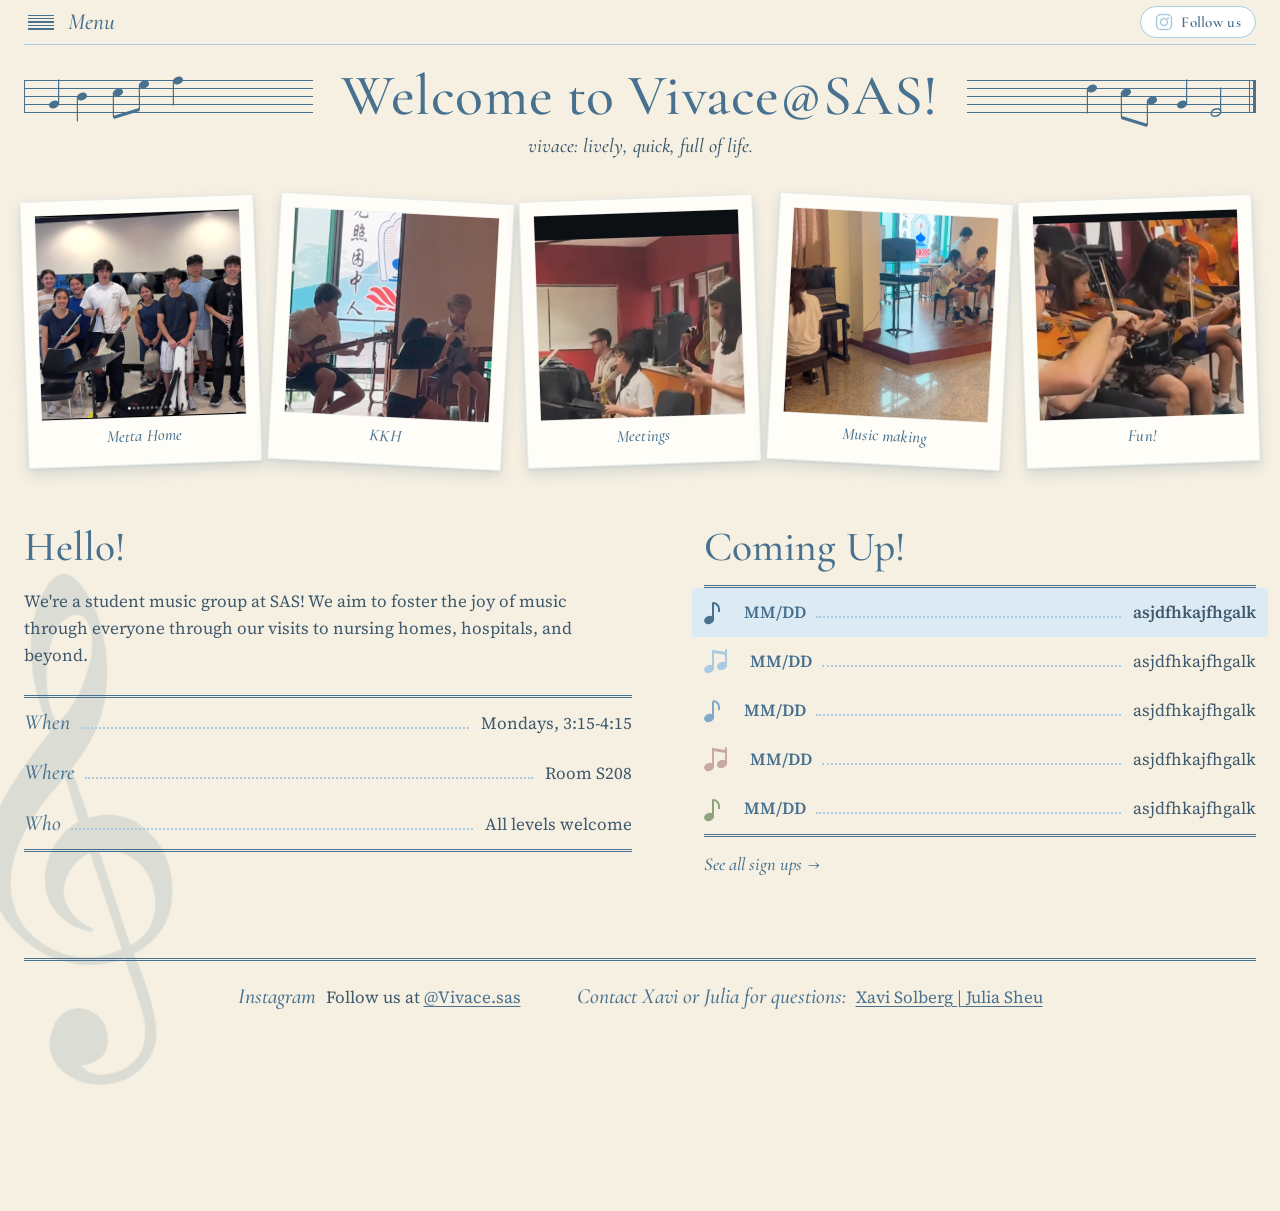
==== commit b3b6e1b6: "final?" ====
--- a/index.html
+++ b/index.html
@@ -112,9 +112,9 @@
                 <!-- data-caption shows a polaroid-style caption under each photo -->
                 <li data-caption="Metta Home"><img src="photos/hp_photots/1.png" alt="Vivace members rehearsing and performing together (photo 1)"></li>
                 <li data-caption="KKH"><img src="photos/hp_photots/2.png" alt="Vivace members rehearsing and performing together (photo 2)"></li>
-                <li data-caption="Meetings"><img src="photos/hp_photots/3.png" alt="Vivace members rehearsing and performing together (photo 3)"></li>
-                <li data-caption="Music making"><img src="photos/hp_photots/1.png" alt="Vivace members rehearsing and performing together (photo 4)"></li>
-                <li data-caption="Fun!"><img src="photos/hp_photots/1.png" alt="Vivace members rehearsing and performing together (photo 5)"></li>
+                <li data-caption="Meetings"><img src="photos/hp_photots/4.png" alt="Vivace members rehearsing and performing together (photo 3)"></li>
+                <li data-caption="Music making"><img src="photos/hp_photots/3.png" alt="Vivace members rehearsing and performing together (photo 4)"></li>
+                <li data-caption="Fun!"><img src="photos/hp_photots/5.png" alt="Vivace members rehearsing and performing together (photo 5)"></li>
             </ul>
 
             <div class="bottom">
--- a/styles.css
+++ b/styles.css
@@ -1,14 +1,11 @@
-/* Vivace@SAS
-   Idea: the page reads like a concert program on cream paper.
-   The title sits on a five-line staff and a short melody plays in around it.
-   That is the one bold move; everything else stays quiet and compact. */
+
 
 :root {
     --paper: #F6F0E2;
     --paper-light: #FBF8F0;
     --blue: #A9CCE3;
     --blue-pale: #DCEAF4;
-    --blue-ink: #47718F;   /* headings, staff lines, links */
+    --blue-ink: #47718F;  
     --text: #3F596C;
 
     --display: "Cormorant Garamond", Garamond, Palatino, "Palatino Linotype", serif;
@@ -72,7 +69,6 @@
 a:hover { color: var(--text); text-decoration-thickness: 1.5px; }
 .menu a:hover, .faq-list summary:hover { background: var(--blue-pale); }
 
-/* ---------- Top bar: menu on the left, join button on the right ---------- */
 
 .site-nav {
     position: sticky;
@@ -105,7 +101,6 @@
     cursor: pointer;
 }
 
-/* The menu icon is a five-line staff that morphs into an X when open */
 .bars {
     position: relative;
     width: 26px;
@@ -126,8 +121,6 @@
 .bars span:nth-child(4) { top: 10.2px; }
 .bars span:nth-child(5) { top: 13.5px; }
 
-/* Outer lines fade out; the middle three collapse to center and cross into an X,
-   while two hidden lines fade in (rotated -45deg) to complete the other stroke */
 .menu-btn.is-open .bars span:nth-child(1),
 .menu-btn.is-open .bars span:nth-child(5) {
     opacity: 0;
@@ -203,7 +196,6 @@
     box-shadow: 2px 2px 0 var(--blue);
 }
 
-/* ---------- Nav: small Instagram follow pill (blue & white) ---------- */
 
 .nav-follow {
     display: inline-flex;
@@ -249,7 +241,6 @@
     .nav-follow:focus-visible .ig-icon { transform: none; }
 }
 
-/* ---------- Masthead: title on a staff ---------- */
 
 .masthead {
     margin: 14px 0 22px;
@@ -257,7 +248,6 @@
     text-align: center;
 }
 
-/* Only the About page keeps its heading pinned */
 .about .masthead {
     position: sticky;
     z-index: 30;
@@ -285,7 +275,6 @@
     font: italic 500 1.25rem var(--display);
 }
 
-/* Five-line staff segment with a barline at its outer end */
 .staff {
     position: relative;
     height: 33px;
@@ -329,7 +318,6 @@
 .staff.left svg  { left: 16px; }
 .staff.right svg { right: 20px; }
 
-/* The melody plays in once, note by note */
 .staff .n {
     opacity: 0;
     animation: note-in 0.4s ease forwards;
@@ -339,7 +327,7 @@
     from { opacity: 0; transform: translateY(4px); }
     to   { opacity: 1; transform: none; }
 }
-/* Hovering the title makes the whole melody bounce — the bouncing thingy */
+
 .masthead:hover .staff .n {
     animation: note-bounce 0.6s ease backwards;
     animation-delay: calc(var(--i) * 0.05s);
@@ -349,7 +337,6 @@
     .masthead:hover .staff .n { animation: none; }
 }
 
-/* ---------- Photo strip: polaroid frames ---------- */
 
 .pics {
     display: grid;
@@ -360,41 +347,39 @@
     list-style: none;
 }
 
-/* Each photo sits inside a white polaroid frame: thin border around the
-   picture, deep margin at the bottom for the handwritten caption. */
+
 .pics li {
     position: relative;
     display: block;
     padding: 8px 8px 0;
     background: #fffdf7;
     border: 1px solid rgba(71, 113, 143, 0.12);
-    box-shadow: 0 6px 14px rgba(71, 113, 143, 0.16),
-                0 1px 3px rgba(71, 113, 143, 0.10);
+    box-shadow: 0 6px 14px rgba(71, 113, 143, 0.19),
+                0 1px 3px rgba(71, 113, 143, 0.12);
     transition: transform 0.25s ease, box-shadow 0.25s ease;
 }
-/* Gentle alternating tilt so the polaroids look casually scattered */
-.pics li:nth-child(odd)  { transform: rotate(-1.4deg); }
-.pics li:nth-child(even) { transform: rotate(1.1deg); }
-.pics li:nth-child(3n)   { transform: rotate(-0.6deg); }
+
+.pics li:nth-child(odd)  { transform: rotate(-2deg); }
+.pics li:nth-child(even) { transform: rotate(3deg); }
+.pics li:nth-child(3n)   { transform: rotate(-2deg); }
 
 .pics li:hover {
     transform: translateY(-6px) rotate(0deg);
-    box-shadow: 0 12px 24px rgba(71, 113, 143, 0.22),
-                0 2px 6px rgba(71, 113, 143, 0.12);
+    box-shadow: 0 12px 24px rgba(34, 79, 110, 0.22),
+                0 2px 6px rgba(42, 84, 113, 0.12);
     z-index: 1;
 }
 
 .pics img {
     display: block;
     width: 100%;
-    aspect-ratio: 1 / 1;               /* classic square polaroid print */
+    aspect-ratio: 1 / 1;               
     object-fit: cover;
-    border: 1px solid rgba(71, 113, 143, 0.08);
+    border: 1px solid rgba(79, 121, 150, 0.08);
     background: var(--paper-light);
 }
 
-/* Caption: handwritten-feel italic serif in the bottom white space.
-   Set data-caption="fall concert" on any .pics <li>. */
+
 .pics li::after {
     content: attr(data-caption);
     display: block;
@@ -414,7 +399,7 @@
     .pics li:hover { transform: none; }
 }
 
-/* ---------- Info: hello + details, and coming up ---------- */
+
 
 .bottom {
     display: grid;
@@ -439,7 +424,7 @@
     line-height: 1.55;
 }
 
-/* Program-style listings: label ........ value */
+
 .details,
 .comingup ul {
     margin: 0;
@@ -483,7 +468,7 @@
 .details dd { margin: 0; text-align: right; }
 .what { max-width: 62%; text-align: right; }
 
-/* The next event stands out by tint and weight */
+
 .comingup li.next {
     margin: 0 -10px;
     padding: 6px 10px;
@@ -491,7 +476,7 @@
     font-weight: 600;
 }
 
-/* ---------- About page ---------- */
+
 
 .prose {
     max-width: 62ch;
@@ -500,10 +485,6 @@
 .prose section + section { margin-top: 32px; }
 .prose p { margin: 0; }
 
-/* ---------- Who we are: scrolling display ---------- */
-
-/* Default layout (no JavaScript, reduced motion, or a very short screen):
-   the frames are simply stacked down the page. */
 .frames { margin-top: 40px; }
 .frame {
     max-width: 900px;
@@ -527,7 +508,7 @@
     display: grid;
     grid-template-columns: 320px minmax(0, 46ch);
     gap: 56px;
-    justify-content: center;   /* keeps text the same distance from centre as centered frames */
+    justify-content: center;  
     align-items: center;
     width: 100%;
 }
@@ -563,8 +544,6 @@
     line-height: 1.6;
 }
 
-/* Scrolling mode: one full-screen stage stays pinned while the page scrolls
-   past it, and the frames swap in place. script.js adds the .scrolly class. */
 .scene.scrolly {
     height: calc(100vh + var(--n) * 240vh);
     height: calc(100svh + var(--n) * 240svh);
@@ -601,9 +580,7 @@
     pointer-events: auto;
 }
 
-/* (old ticket list replaced by the vinyl record grid below) */
-
-/* Frame markers: one dot per frame, also usable as buttons */
+
 .stage-nav {
     position: absolute;
     top: 50%;
@@ -639,8 +616,6 @@
     .scrolly .frame { transition: none; }
 }
 
-/* ---------- Forms page ---------- */
-
 .cards {
     display: grid;
     grid-template-columns: repeat(2, minmax(0, 1fr));
@@ -649,7 +624,7 @@
     margin-top: 36px;
 }
 
-/* Each form is a card, like a page in a concert program */
+
 .card {
     display: flex;
     flex-direction: column;
@@ -694,7 +669,6 @@
 }
 .card .section-title { margin-bottom: 14px; }
 
-/* Tinted status line, same idea as the "next event" row on the home page */
 .card .status {
     margin: 0 -28px 18px !important;
     padding: 8px 28px;
@@ -705,7 +679,6 @@
 }
 .card .hint { font-style: italic; }
 
-/* Officer email buttons */
 .contacts {
     display: flex;
     flex-wrap: wrap;
@@ -738,7 +711,6 @@
     text-underline-offset: 3px;
 }
 
-/* The main button sits at the bottom of every card so the two line up */
 .card-action { margin-top: auto;
     padding: 20px;
     padding-bottom: 30px;
@@ -759,7 +731,6 @@
     text-align: center;
 }
 
-/* Questions */
 .faq { margin-top: 64px; }
 .faq-list {
     max-width: 760px;
@@ -792,7 +763,6 @@
     padding: 0 8px 14px;
 }
 
-/* ---------- Footer ---------- */
 
 .site-footer {
     margin-top: 56px;
@@ -820,7 +790,7 @@
 /* ---------- Smaller screens ---------- */
 
 @media (max-width: 900px) {
-    /* Title on top, staff with the melody underneath */
+    
     .title-staff { grid-template-columns: 1fr 1fr; }
     h1 {
         grid-row: 1;
@@ -844,9 +814,7 @@
     .officer.flip .photo { order: 0; }
     .photo { max-width: 260px; }
     .scrolly .photo { max-width: 220px; }
-    .scrolly .frame { bottom: 40px; } /* leave room for the dots */
-
-    /* Frame markers move to the bottom edge */
+    .scrolly .frame { bottom: 40px; } 
     .stage-nav {
         top: auto;
         right: auto;
@@ -900,15 +868,22 @@
 }
 
 
-/* ---------- Home page: a bit more breathing room ---------- */
-
-.home .page { padding-bottom: 64px; }
+/* ---------- Home page */
+
+.home .page {
+    max-width: 1400px;
+    padding-bottom: 72px;
+}
 
 .home .masthead { margin: 20px 0 40px; }
 
 .home .pics {
     grid-template-columns: repeat(5, minmax(0, 1fr));
-    gap: 22px;
+    gap: 16px;
+}
+
+.home .pics li {
+    padding: 13px 13px 0;
 }
 
 .home .bottom {
@@ -935,14 +910,12 @@
     padding-top: 22px;
 }
 
-/* Hello section: a join button echoing the nav CTA */
 .home .join-echo {
     display: inline-block;
     margin-top: 26px;
     font-size: 1.2rem;
 }
 
-/* Coming Up: quiet text link to the full sign-ups page */
 .see-signups {
     display: inline-flex;
     align-items: baseline;
@@ -969,9 +942,9 @@
     .home .bottom { margin-top: 44px; }
     .home .site-footer { margin-top: 56px; }
 }
-/* ---------- Sign-ups page: spinning vinyl records ---------- */
-
-/* "Pick a date": a simple stack of admission tickets */
+/* ---------- Sign-ups page */
+
+
 .tickets {
     display: flex;
     flex-direction: column;
@@ -996,7 +969,7 @@
     transition: transform 0.25s ease, box-shadow 0.25s ease, border-color 0.25s ease;
 }
 a.ticket::before {
-    /* perforation down the stub line, like a real ticket */
+   
     content: "";
     position: absolute;
     left: 56px;
@@ -1005,7 +978,7 @@
     border-left: 1px dashed var(--perf);
 }
 a.ticket::after {
-    /* punched half-notches on both edges at the perforation */
+    
     content: "";
     position: absolute;
     left: 51px;
@@ -1062,7 +1035,7 @@
     a.ticket:hover .ticket-cta { transform: none; }
 }
 
-/* "New to the club?": two turntables side by side */
+
 .record-grid.turns {
     display: grid;
     grid-template-columns: repeat(auto-fit, minmax(min(300px, 100%), 1fr));
@@ -1088,8 +1061,6 @@
     background: var(--paper-light);
     transform: translateY(-3px);
 }
-
-/* The disc itself: black vinyl with a colored paper label */
 .disc {
     position: relative;
     display: block;
@@ -1110,7 +1081,7 @@
         inset 0 0 0 1px rgba(255, 255, 255, 0.1);
 }
 
-/* Fine grooves: concentric rings that make the spin visible */
+
 .grooves {
     position: absolute;
     inset: 0;
@@ -1124,7 +1095,7 @@
     );
 }
 
-/* A soft highlight sweeping across the vinyl (does not rotate) */
+
 .sheen {
     position: absolute;
     inset: 0;
@@ -1142,7 +1113,6 @@
 }
 a.record:hover .sheen { opacity: 1; }
 
-/* Paper label in the middle — rotates with the disc */
 .label-ring {
     position: absolute;
     top: 50%;
@@ -1165,7 +1135,7 @@
     text-transform: uppercase;
 }
 
-/* The spindle hole sits above everything and never moves */
+
 .spindle {
     position: absolute;
     top: 50%;
@@ -1179,9 +1149,6 @@
     z-index: 2;
 }
 
-/* Spin: wrap the rotating layers in .spin so they turn as one unit while
-   the disc base and the sheen highlight stay put — like real vinyl under
-   a light. The grooves make the rotation visible. */
 @keyframes record-spin {
     from { transform: translate(-50%, -50%) rotate(0deg); }
     to   { transform: translate(-50%, -50%) rotate(200deg); }
@@ -1207,10 +1174,8 @@
     a.record:hover { transform: none; }
 }
 
-/* ---------- "New to the club?": turntable cards ---------- */
-/* The disc sits on a felt slipmat inside a rounded platter deck, with a
-   tonearm resting at its side. Hovering spins the record and swings the
-   arm onto it — like dropping the needle to start. */
+ 
+
 .platter {
     position: relative;
     display: block;
@@ -1229,7 +1194,7 @@
         0 14px 26px -12px rgba(31, 49, 62, 0.5);
 }
 .platter::before {
-    /* felt slipmat under the record */
+    
     content: "";
     position: absolute;
     left: 14px;
@@ -1263,7 +1228,7 @@
     transition: transform 0.6s cubic-bezier(0.3, 0.7, 0.3, 1);
 }
 .tonearm::before {
-    /* pivot base */
+    
     content: "";
     position: absolute;
     top: -9px;
@@ -1275,7 +1240,7 @@
     box-shadow: inset 0 0 0 2px rgba(0, 0, 0, 0.15);
 }
 .tonearm::after {
-    /* cartridge / stylus */
+    
     content: "";
     position: absolute;
     bottom: -7px;
@@ -1295,7 +1260,7 @@
 }
 .disc.small .label-text { font-size: 0.7rem; }
 
-/* Text under the disc */
+
 .record-info { display: flex; flex-direction: column; gap: 3px; }
 .record-title {
     color: var(--blue-ink);
@@ -1311,10 +1276,6 @@
 }
 a.record:hover .record-title { text-decoration: underline; text-underline-offset: 3px; }
 
-/* ---------- Centered headings: "New to the club?" & Forms titles ---------- */
-/* The turntable cards on Sign Ups, and the form card titles on Forms, read
-   better centered over their artwork / staff flourish. Everything below the
-   title keeps its normal alignment. */
 .note.center > .section-title,
 .note.center > p {
     text-align: center;
@@ -1325,25 +1286,20 @@
 .forms .card-body .section-title { text-align: center; }
 
 @media (max-width: 640px) {
-    /* Turntable cards shrink to fit narrow screens */
+    
     .platter { width: 184px; height: 158px; }
     .platter::before { left: 11px; width: 132px; height: 132px; }
     .disc.small { left: 14px; width: 126px; height: 126px; }
     .tonearm { top: 20px; right: 17px; height: 92px; }
 
-    /* Tickets tighten up: smaller number column and perforation */
+   
     a.ticket { gap: 12px; padding: 12px 16px 12px 18px; }
     a.ticket::before { left: 44px; }
     a.ticket::after { left: 39px; }
     .ticket-no { width: 20px; font-size: 0.95rem; }
 }
 
-/* ---------- Home page: music-note bullets on the "Coming Up" listing ---------- */
-/* Hand-built CSS notes (note head + stem + optional flag/beam) so they match
-   the ink style of the staff melodies. Hovering a row makes its note bounce.
-   Geometry: 10 x 7.5 tilted oval head; right-hand stem rising from the head's
-   top edge, exactly one head-height above it — the same proportions used by
-   the SVG notes in the masthead melodies. */
+
 .note-bullet {
     position: relative;
     flex: 0 0 auto;
@@ -1353,7 +1309,7 @@
     color: var(--ink, var(--blue-ink));
 }
 .note-bullet::before {
-    /* note head */
+    
     content: "";
     position: absolute;
     left: 0;
@@ -1365,7 +1321,7 @@
     transform: rotate(-20deg);
 }
 .note-bullet::after {
-    /* stem: base tucked into the head, tip one head-height above it */
+    
     content: "";
     position: absolute;
     left: 8.2px;
@@ -1377,7 +1333,6 @@
 }
 .note-bullet.eighth { width: 28px; }
 .note-bullet.eighth i {
-    /* single flag: a curl peeling off the top of the stem */
     position: absolute;
     left: 9.6px;
     top: 1.5px;
@@ -1389,11 +1344,11 @@
 }
 .note-bullet.beamed { width: 34px; }
 .note-bullet.beamed::before {
-    /* second note head, a third of a head-height higher than the first */
+    
     box-shadow: 13px 1.5px 0 0 currentColor;
 }
 .note-bullet.beamed i {
-    /* second stem, aligned to the offset head */
+  
     position: absolute;
     left: 21.2px;
     bottom: 6.5px;
@@ -1403,9 +1358,7 @@
     background: currentColor;
 }
 .note-bullet.beamed b {
-    /* beam connecting the tops of both stems. Drawn as a parallelogram so
-       its ends land exactly on the two stem tips (left tip is 2.5px higher
-       than the right one) — no tilted rectangle poking past the stems. */
+    
     content: "";
     position: absolute;
     left: 8.2px;
@@ -1432,10 +1385,10 @@
     .comingup li:focus-within .note-bullet { animation: none; }
 }
 
-/* ---------- Home page: faint treble clef in the bottom-left corner ---------- */
+
 .home .page {
     position: relative;
-    /* clear band at the foot of the page so the disc never sits behind copy */
+    
     padding-bottom: 200px;
 }
 .treble-clef {
@@ -1459,7 +1412,6 @@
 .hello > * { position: relative; z-index: 1; }
 .hello .section-title { z-index: 1; }
 
-/* Faint, page-specific clefs echo the home-page watermark. */
 .page-clef {
     position: absolute;
     z-index: 0;
@@ -1521,7 +1473,6 @@
     .page-clef--signup-treble { top: 135px; right: -34px; }
 }
 
-/* ---------- Resources page: liner notes + programme cards ---------- */
 
 .resources .lead-note {
     max-width: 62ch;
@@ -1538,13 +1489,12 @@
     align-items: start;
 }
 
-/* Open book: two paper pages facing each other across a faint centre fold */
 .open-book {
     position: relative;
     padding: 0;
     isolation: isolate;
 }
-/* A cloth-bound cover peeks out around the paper leaves. */
+
 .open-book::before {
     content: "";
     position: absolute;
@@ -1561,14 +1511,14 @@
         inset 0 0 0 3px rgba(251, 248, 240, 0.12);
     pointer-events: none;
 }
-/* cloth ribbon marker lying over the right-hand leaf */
+
 .book-ribbon {
     position: absolute;
     top: -10px;
     right: clamp(28px, 8%, 64px);
     width: 18px;
     height: 62px;
-    /* silk ribbon picked out in the site's muted rose */
+    
     background: linear-gradient(to right, #c9a9a6, #bb938f 55%, #ad8783);
     box-shadow: inset 1px 0 0 rgba(255, 255, 255, 0.35);
     clip-path: polygon(0 0, 100% 0, 100% 100%, 50% 78%, 0 100%);
@@ -1581,7 +1531,7 @@
     display: grid;
     grid-template-columns: minmax(0, 1fr);
     align-items: stretch;
-    /* Each wide leaf reads like a horizontal page in a bound volume. */
+    
     box-shadow: 0 14px 28px rgba(31, 58, 82, 0.12);
 }
 .book-page,
@@ -1590,8 +1540,7 @@
     --gutter: to right;
     position: relative;
     padding: 25px 26px 36px;
-    /* Papery stock: two grain dot layers, a warm tone that deepens toward the
-       gutter, and a slightly aged foot where the pages have been turned. */
+    
     background:
         radial-gradient(rgba(120, 96, 58, 0.055) 0.5px, transparent 0.6px) 0 0 / 4px 4px,
         radial-gradient(rgba(71, 113, 143, 0.045) 0.5px, transparent 0.6px) 2px 2px / 6px 6px,
@@ -1609,11 +1558,10 @@
     border-top: 1px solid rgba(71, 113, 143, 0.12);
 }
 
-/* the fold: one faint line where the pages meet, fading out top and bottom */
 .book-spine {
     display: none;
 }
-/* sewn head band (top) and tail band (bottom) */
+
 .book-spine::before,
 .book-spine::after {
     content: "";
@@ -1641,7 +1589,7 @@
     color: var(--blue-ink);
     font: 500 clamp(1.35rem, 2vw, 1.75rem)/1.15 var(--display);
 }
-/* short printer's rule under each movement heading */
+
 .book-page h2::after {
     content: "";
     display: block;
@@ -1654,7 +1602,7 @@
     list-style: none;
     margin: 0 0 8px;
     padding: 0;
-    /* every rule sits on a ruled line */
+    
     background-image: repeating-linear-gradient(to bottom,
         transparent 0 calc(var(--rule-line-height) - 1px),
         rgba(71, 113, 143, 0.16) calc(var(--rule-line-height) - 1px) var(--rule-line-height));
@@ -1689,14 +1637,13 @@
     opacity: 0.75;
 }
 
-/* Sidebar cards */
+
 .res-side {
     display: flex;
     flex-direction: column;
     gap: 18px;
 }
 
-/* Handbook card: looks like a little programme booklet, whole card links out */
 .handbook-card {
     position: relative;
     display: block;
@@ -1722,7 +1669,7 @@
     background: var(--blue-pale);
     border-right: 1px dashed var(--blue-ink);
 }
-/* two "stitch" holes in the spine */
+
 .handbook-flap::before,
 .handbook-flap::after {
     content: "";
@@ -1768,7 +1715,7 @@
 .handbook-card:hover .handbook-link { text-decoration: underline; }
 .handbook-card:hover .handbook-link span[aria-hidden] { transform: translateX(4px); }
 
-/* Login card: styled like a library book pocket */
+
 .login-card {
     padding: 19px 19px 18px;
     background: var(--paper-light);
